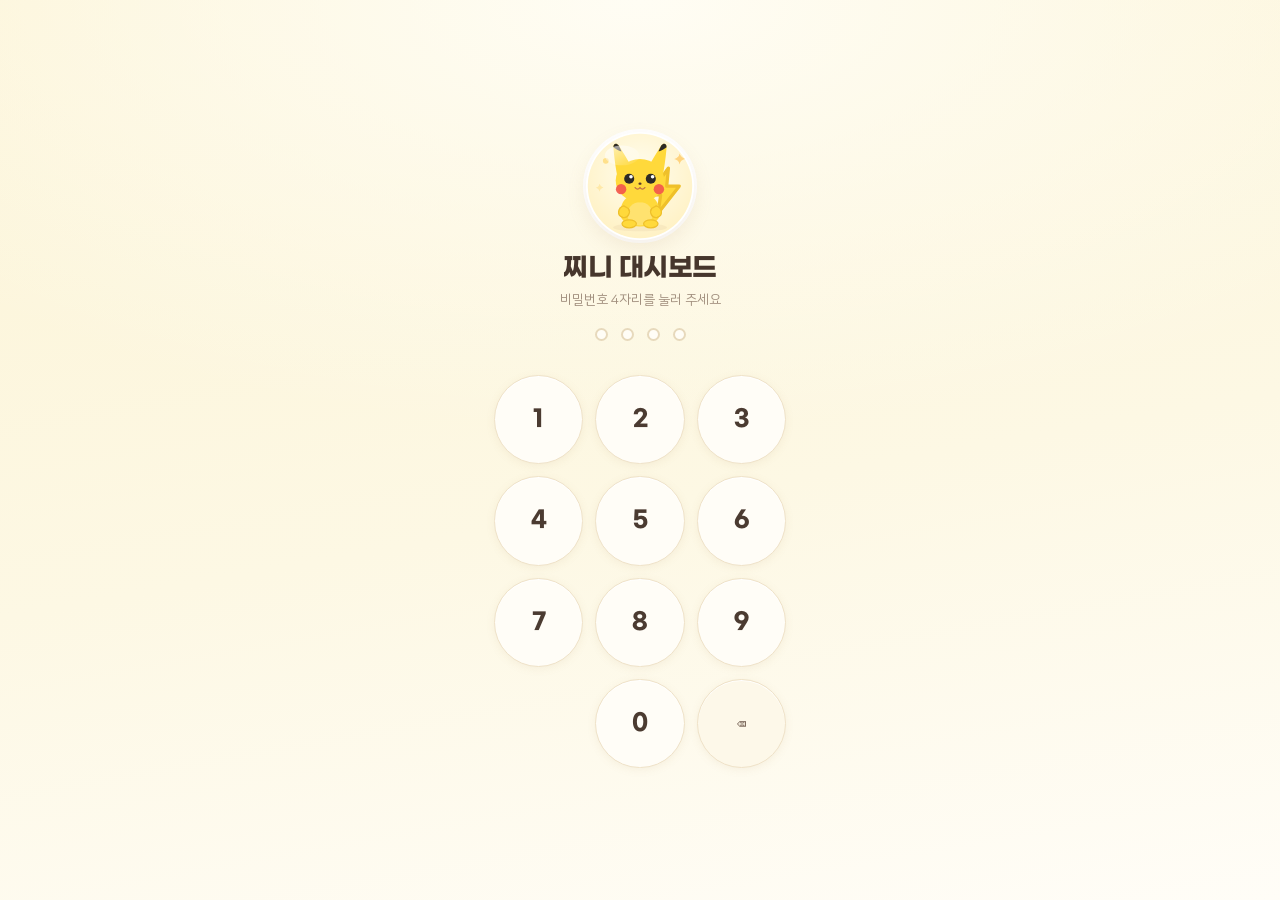
==== index.html @ ec64e0af "준비 탭에 🛏️ 취침 준비 추가: 월·수·금 21:00 샤워·22:00 자기, 화·목 21:30·22:30, 남은 시간 표시와 날짜별 체크 (캐시 v23)" ====
<!DOCTYPE html>
<html lang="ko">
<head>
<meta charset="utf-8" />
<meta name="robots" content="noindex, nofollow" />
<script>try{if(localStorage.getItem('jjini.lock.v1')!=='ok'){document.documentElement.className+=' is-locked';}}catch(e){document.documentElement.className+=' is-locked';}</script>
<title>찌니 대시보드</title>
<meta name="viewport" content="width=device-width, initial-scale=1, viewport-fit=cover, maximum-scale=5" />
<meta name="theme-color" content="#FCF4D7" />
<meta name="description" content="찌니의 하루를 포근하게 기록하는 대시보드 — 등교·학원 준비, 할 일, 별, 도장판, 독서 기록" />
<meta name="apple-mobile-web-app-capable" content="yes" />
<meta name="mobile-web-app-capable" content="yes" />
<meta name="apple-mobile-web-app-status-bar-style" content="default" />
<meta name="apple-mobile-web-app-title" content="찌니 대시보드" />
<meta name="format-detection" content="telephone=no" />
<link rel="manifest" href="manifest.json" />
<link rel="icon" href="icons/favicon.svg" type="image/svg+xml" />
<link rel="apple-touch-icon" href="icons/apple-touch-icon.png" />
<link rel="stylesheet" href="styles.css" />
</head>
<body>

<!-- ================= 잠금 화면 ================= -->
<div class="lock" id="lock">
  <div class="lock-inner">
    <div class="lock-avatar" id="lock-avatar" aria-hidden="true"></div>
    <h1 class="lock-title">찌니 대시보드</h1>
    <p class="lock-sub">비밀번호 4자리를 눌러 주세요</p>
    <div class="lock-dots" id="lock-dots" aria-hidden="true"><i></i><i></i><i></i><i></i></div>
    <p class="lock-msg" id="lock-msg" role="status" aria-live="polite"></p>
    <div class="lock-pad" id="lock-pad">
      <button class="lock-key" type="button" data-key="1" aria-label="1">1</button>
      <button class="lock-key" type="button" data-key="2" aria-label="2">2</button>
      <button class="lock-key" type="button" data-key="3" aria-label="3">3</button>
      <button class="lock-key" type="button" data-key="4" aria-label="4">4</button>
      <button class="lock-key" type="button" data-key="5" aria-label="5">5</button>
      <button class="lock-key" type="button" data-key="6" aria-label="6">6</button>
      <button class="lock-key" type="button" data-key="7" aria-label="7">7</button>
      <button class="lock-key" type="button" data-key="8" aria-label="8">8</button>
      <button class="lock-key" type="button" data-key="9" aria-label="9">9</button>
      <span class="lock-key is-blank" aria-hidden="true"></span>
      <button class="lock-key" type="button" data-key="0" aria-label="0">0</button>
      <button class="lock-key is-del" type="button" data-key="del" aria-label="한 자리 지우기">⌫</button>
    </div>
  </div>
</div>

<div class="app" id="app">

  <!-- ================= HEADER ================= -->
  <header class="app-header">
    <div class="brand-row">
      <span class="brand-mark" id="brand-mark" aria-hidden="true"></span>
      <h1 class="brand-title">찌니 대시보드</h1>
      <div class="header-actions">
        <button class="icon-pill" data-action="open-settings" id="btn-settings" aria-label="설정 열기" title="설정">
          <svg viewBox="0 0 24 24" width="21" height="21" aria-hidden="true">
            <path d="M12 15.2a3.2 3.2 0 1 0 0-6.4 3.2 3.2 0 0 0 0 6.4Z" fill="none" stroke="currentColor" stroke-width="1.7"/>
            <path d="M19.1 13.9c.06-.62.06-1.18 0-1.8l1.42-1.1-1.5-2.6-1.68.62c-.5-.36-1.06-.66-1.66-.86L15.4 6.4h-3l-.28 1.76c-.6.2-1.16.5-1.66.86l-1.68-.62-1.5 2.6 1.42 1.1c-.06.62-.06 1.18 0 1.8l-1.42 1.1 1.5 2.6 1.68-.62c.5.36 1.06.66 1.66.86l.28 1.76h3l.28-1.76c.6-.2 1.16-.5 1.66-.86l1.68.62 1.5-2.6-1.42-1.1Z" fill="none" stroke="currentColor" stroke-width="1.5" stroke-linejoin="round"/>
          </svg>
        </button>
        <button class="icon-pill" data-action="share" id="btn-share" aria-label="가족에게 공유하기" title="공유">
          <svg viewBox="0 0 24 24" width="20" height="20" aria-hidden="true">
            <path d="M8 15.5 16.5 7m0 0H10m6.5 0v6.5" fill="none" stroke="currentColor" stroke-width="1.9" stroke-linecap="round" stroke-linejoin="round"/>
          </svg>
        </button>
      </div>
    </div>
    <div class="header-sub">
      <div class="header-date-wrap">
        <p class="header-date" id="header-date">11월 15일 일요일</p>
        <p class="header-line">찌니의 포근한 하루</p>
      </div>
      <span class="pill pill-glow">✨ 오늘도 함께 기록해요</span>
    </div>
  </header>

  <!-- ================= PAGE 1 · 오늘 ================= -->
  <div class="page" id="page-today" data-page="today">

    <!-- 태블릿(2열)에서 왼쪽 열: 날씨 + 찌니 카드 -->
    <div class="page-col">

    <!-- ================= WEATHER ================= -->
    <section class="weather-card" id="weather-card" data-vibe="sky" aria-label="오늘 날씨와 미세먼지">
      <div class="weather-main">
        <span class="weather-icon" id="wx-icon" aria-hidden="true">🌤️</span>
        <div class="weather-place">
          <span class="wx-city" id="wx-city">동탄2신도시</span>
          <span class="wx-temp" id="wx-temp">–°</span>
          <span class="wx-cond" id="wx-cond">불러오는 중</span>
        </div>
        <span class="wx-range" id="wx-range">최저 –° · 최고 –°</span>
      </div>
      <div class="weather-foot">
        <span class="badge badge-air" id="wx-pm10">미세먼지 –</span>
        <span class="badge badge-air" id="wx-pm25">초미세먼지 –</span>
        <span class="pill pill-tip" id="wx-tip">🌿 오늘 공기 확인 중</span>
      </div>
    </section>

    <!-- ================= 찌니 카드 ================= -->
    <section class="card family-section" data-vibe="peachmint" aria-label="찌니">
      <div class="member-list" id="member-list"><!-- rendered --></div>
    </section>

    </div><!-- /page-col 왼쪽 -->

    <!-- 태블릿(2열)에서 오른쪽 열: 오늘 일정 + 오늘 엄마 강의 -->
    <div class="page-col">

    <!-- ================= TODAY'S SCHOOL & ACADEMY ================= -->
    <section class="card schedule-section" id="schedule-section" data-vibe="lav" aria-label="오늘의 학교·학원 일정">
      <header class="section-head">
        <div class="section-title-wrap">
          <h2 class="section-title">🏫 오늘의 학교·학원 일정</h2>
          <p class="section-sub" id="schedule-sub">오늘 찌니의 하루 시간표예요</p>
        </div>
        <span class="pill pill-day" id="schedule-day">일요일</span>
      </header>
      <div class="schedule-body" id="schedule-body"><!-- rendered --></div>
      <button class="btn btn-light btn-wide" data-action="open-timetable" id="btn-timetable">🗓️ 주간 시간표 보기</button>
    </section>

    <!-- ================= 오늘 엄마 강의 (오늘 것만) ================= -->
    <section class="card lecture-mini-section" id="lecture-mini-section" data-vibe="rose" aria-label="오늘 엄마 강의">
      <header class="section-head">
        <div class="section-title-wrap">
          <h2 class="section-title">🎤 오늘 엄마 강의</h2>
          <p class="section-sub" id="lecture-mini-sub">오늘 일정만 모아 봐요</p>
        </div>
        <button class="btn btn-ghost" data-action="switch-tab" data-tab="lecture" id="btn-lecture-more">이번 주 일정 →</button>
      </header>
      <div class="lecture-mini" id="lecture-mini"><!-- rendered --></div>
    </section>

    </div><!-- /page-col 오른쪽 -->

  </div><!-- /page-today -->

  <!-- ================= PAGE 2 · 준비 ================= -->
  <div class="page" id="page-prep" data-page="prep" hidden>

    <!-- ================= 등교·학원 준비 ================= -->
    <section class="card prep-section" id="prep-section" data-vibe="sky" aria-label="등교·학원·취침 준비">
      <header class="section-head">
        <div class="section-title-wrap">
          <h2 class="section-title">🎒 오늘 준비</h2>
          <p class="section-sub" id="prep-sub">오늘 준비물과 취침 시간을 확인해요</p>
        </div>
        <span class="pill pill-day" id="prep-day">월요일</span>
      </header>
      <div class="prep-body" id="prep-body"><!-- rendered --></div>
    </section>

  </div><!-- /page-prep -->

  <!-- ================= PAGE 3 · 할일 ================= -->
  <div class="page" id="page-todo" data-page="todo" hidden>

    <!-- 태블릿(2열)에서 왼쪽 열: 오늘 할 일 + 독서 기록 -->
    <div class="page-col">

    <!-- ================= TODAY'S TO-DO ================= -->
    <section class="card todo-section" id="todo-section" data-vibe="lemon" aria-label="오늘 할 일">
      <header class="section-head">
        <div class="section-title-wrap">
          <h2 class="section-title">✅ 오늘 할 일</h2>
          <p class="section-sub" id="todo-sub">오늘 할 일을 하나씩 체크해요</p>
        </div>
        <button class="btn btn-ghost" data-action="add-task" id="btn-add-task">+ 할 일 추가</button>
      </header>
      <div class="todo-list" id="todo-list"><!-- rendered --></div>
    </section>

    <!-- ================= 독서 기록 (오늘 할 일 바로 아래) ================= -->
    <section class="card book-section" id="book-section" data-vibe="mint" aria-label="독서 기록">
      <header class="section-head">
        <div class="section-title-wrap">
          <h2 class="section-title">📚 독서 기록</h2>
          <p class="section-sub" id="book-sub">읽은 책과 짧은 감상평을 남겨요</p>
        </div>
        <button class="btn btn-ghost" data-action="add-book" id="btn-add-book">+ 기록 추가</button>
      </header>
      <div class="book-bonus" id="book-bonus">
        <span class="book-bonus-emoji" id="book-bonus-icons" aria-hidden="true"></span>
        <div class="book-bonus-info">
          <p class="book-bonus-title" id="book-bonus-title">오늘 기록 남기면 엔트리코딩 +10분 · 냥코 20분!</p>
          <p class="book-bonus-sub" id="book-bonus-sub">오늘 날짜로 책을 남기면 두 보상이 함께 열려요</p>
        </div>
      </div>
      <div class="book-list" id="book-list"><!-- rendered --></div>
    </section>

    </div><!-- /page-col 왼쪽 -->

    <!-- 태블릿(2열)에서 오른쪽 열: 보상 트래커 + 도장판 -->
    <div class="page-col">

    <!-- ================= 찌니 보상 트래커 ================= -->
    <section class="card reward-section" id="reward-section" data-vibe="coral" aria-label="찌니 보상 트래커">
      <header class="section-head">
        <div class="section-title-wrap">
          <h2 class="section-title">🎁 <span id="reward-name">찌니</span> 보상 트래커</h2>
          <p class="section-sub">문제집·재능을 끝내면 보상이 열려요</p>
        </div>
        <span class="pill pill-soft" id="reward-today">오늘</span>
      </header>
      <div class="reward-list" id="reward-list"><!-- rendered --></div>
      <p class="reward-book-note" id="reward-book-note"><!-- rendered --></p>
      <div class="reward-week" id="reward-week"><!-- rendered --></div>
      <p class="reward-note" id="reward-note">평일 문제집 5일 완주 → 주말 닌텐도 +30분</p>
    </section>

    <!-- ================= STAMP BOARD ================= -->
    <section class="card stamp-section" id="stamp-section" data-vibe="lav" aria-label="도장판">
      <header class="section-head">
        <div class="section-title-wrap">
          <h2 class="section-title">🐹 <span id="stamp-title">찌니</span> 도장판</h2>
        </div>
        <span class="badge badge-fire" id="stamp-streak">🔥 0일 연속</span>
      </header>
      <div class="stamp-tabs" id="stamp-tabs" role="tablist" aria-label="도장판 아이 선택"></div>
      <p class="section-sub stamp-desc" id="stamp-desc">찌니가 그날 공부나 루틴을 하나라도 마치면 도장이 찍혀요</p>
      <div class="stamp-week" id="stamp-week"><!-- rendered --></div>
      <div class="stamp-foot">
        <span class="pill pill-soft" id="stamp-summary">이번 달 도장 0개</span>
        <button class="btn btn-light" data-action="open-calendar" id="btn-calendar">🗓️ 도장판 달력 보기</button>
      </div>
    </section>

    </div><!-- /page-col 오른쪽 -->

  </div><!-- /page-todo -->

  <!-- ================= PAGE 4 · 강의 ================= -->
  <div class="page" id="page-lecture" data-page="lecture" hidden>

    <!-- ================= 엄마 강의 일정 (이번 주 + 다가오는) ================= -->
    <section class="card lecture-section" id="lecture-section" data-vibe="lavpeach" aria-label="엄마 강의 일정">
      <header class="section-head">
        <div class="section-title-wrap">
          <h2 class="section-title">🎤 엄마 강의 일정</h2>
          <p class="section-sub" id="lecture-sub">이번 주와 다가오는 강의를 모아 봐요</p>
        </div>
        <button class="btn btn-ghost" data-action="add-lecture" id="btn-add-lecture">+ 일정 추가</button>
      </header>
      <div class="lecture-today" id="lecture-today"><!-- rendered --></div>
      <div class="lecture-week" id="lecture-week"><!-- rendered --></div>
      <div class="lecture-upcoming" id="lecture-upcoming"><!-- rendered --></div>
    </section>

  </div><!-- /page-lecture -->

  <footer class="app-footer">
    <p>찌니 대시보드 · 기록은 이 기기에 저장돼요</p>
    <p class="app-footer-small">홈 화면에 추가하면 앱처럼 열려요 · v1.1</p>
  </footer>
</div>

<!-- ================= 하단 탭 바 ================= -->
<nav class="tabbar" id="tabbar" aria-label="페이지 이동">
  <button class="tabbar-btn is-active" type="button" data-action="switch-tab" data-tab="today" aria-current="page">
    <span class="tabbar-icon" aria-hidden="true">🏠</span><span class="tabbar-label">오늘</span>
  </button>
  <button class="tabbar-btn" type="button" data-action="switch-tab" data-tab="prep">
    <span class="tabbar-icon" aria-hidden="true">🎒</span><span class="tabbar-label">준비</span>
  </button>
  <button class="tabbar-btn" type="button" data-action="switch-tab" data-tab="todo">
    <span class="tabbar-icon" aria-hidden="true">✅</span><span class="tabbar-label">할일</span>
  </button>
  <button class="tabbar-btn" type="button" data-action="switch-tab" data-tab="lecture">
    <span class="tabbar-icon" aria-hidden="true">🎤</span><span class="tabbar-label">강의</span>
  </button>
</nav>

<!-- ================= SHEETS ================= -->
<div class="sheet-backdrop" id="sheet-backdrop" hidden>

  <!-- 설정 -->
  <section class="sheet" id="sheet-settings" role="dialog" aria-modal="true" aria-labelledby="settings-title" hidden>
    <header class="sheet-head">
      <h2 id="settings-title">⚙️ 설정</h2>
      <button class="sheet-close" data-close aria-label="닫기">✕</button>
    </header>
    <div class="sheet-body">
      <div class="field-group">
        <h3 class="field-title">우리 동네 (날씨)</h3>
        <p class="field-hint">날씨와 미세먼지를 알려줄 동네를 골라주세요</p>
        <div class="city-current">
          <span>지금 설정</span><strong id="city-current">동탄2신도시</strong>
        </div>
        <div class="chip-wrap" id="city-presets"></div>
        <div class="search-row">
          <input type="search" id="city-search" placeholder="다른 동네 검색 (예: 일산, 해운대)" autocomplete="off" />
          <button class="btn btn-light btn-compact" id="btn-city-search">검색</button>
        </div>
        <div class="search-results" id="city-results"></div>
      </div>

      <div class="field-group">
        <h3 class="field-title">찌니 이름</h3>
        <p class="field-hint">이름과 한 줄 소개를 바꿀 수 있어요</p>
        <div class="member-edit-list" id="member-edit-list"></div>
      </div>

      <div class="field-group">
        <h3 class="field-title">홈 화면에 추가</h3>
        <p class="field-hint">
          아이폰 사파리: 공유 → <b>홈 화면에 추가</b><br />
          안드로이드 크롬: 우측 상단 ⋮ → <b>앱 설치 / 홈 화면에 추가</b>
        </p>
      </div>

      <div class="field-group">
        <h3 class="field-title">잠금</h3>
        <p class="field-hint">지금 잠그면 다음에 열 때 비밀번호를 물어봐요</p>
        <button class="btn btn-light btn-wide" data-action="lock-now" id="btn-lock">🔒 지금 잠그기</button>
      </div>

      <div class="field-group field-danger">
        <h3 class="field-title">기록 지우기</h3>
        <p class="field-hint">할 일, 별, 도장, 준비 체크, 독서 기록이 모두 사라지고 강의 일정은 처음 기본 일정으로 들어가요. 되돌릴 수 없어요.</p>
        <button class="btn btn-danger btn-wide" data-action="reset" id="btn-reset">모든 기록 지우기</button>
      </div>
    </div>
    <footer class="sheet-foot">
      <button class="btn btn-primary btn-wide" data-close>확인</button>
    </footer>
  </section>

  <!-- 도장판 달력 -->
  <section class="sheet" id="sheet-calendar" role="dialog" aria-modal="true" aria-labelledby="calendar-title" hidden>
    <header class="sheet-head">
      <h2 id="calendar-title">🗓️ <span id="calendar-kid">찌니</span> 도장판 달력</h2>
      <button class="sheet-close" data-close aria-label="닫기">✕</button>
    </header>
    <div class="sheet-body">
      <div class="calendar-nav">
        <button class="icon-round" data-action="cal-prev" id="cal-prev" aria-label="이전 달">
          <svg viewBox="0 0 24 24" width="16" height="16" aria-hidden="true"><path d="M14.5 5.5 8 12l6.5 6.5" fill="none" stroke="currentColor" stroke-width="2.2" stroke-linecap="round" stroke-linejoin="round"/></svg>
        </button>
        <strong id="cal-month">2026년 11월</strong>
        <button class="icon-round" data-action="cal-next" id="cal-next" aria-label="다음 달">
          <svg viewBox="0 0 24 24" width="16" height="16" aria-hidden="true"><path d="M9.5 5.5 16 12l-6.5 6.5" fill="none" stroke="currentColor" stroke-width="2.2" stroke-linecap="round" stroke-linejoin="round"/></svg>
        </button>
      </div>
      <div class="calendar-grid-head" id="cal-head"></div>
      <div class="calendar-grid" id="cal-grid"></div>
      <p class="calendar-legend" id="cal-summary">이번 달 도장 0개</p>
      <p class="field-hint">도장을 찍고 싶은 날을 눌러도 돼요. 오늘 이후는 아직 비어 있어요.</p>
    </div>
  </section>

  <!-- 주간 시간표 -->
  <section class="sheet" id="sheet-timetable" role="dialog" aria-modal="true" aria-labelledby="timetable-title" hidden>
    <header class="sheet-head">
      <h2 id="timetable-title">🗓️ 주간 시간표</h2>
      <button class="sheet-close" data-close aria-label="닫기">✕</button>
    </header>
    <div class="sheet-body">
      <div class="stamp-tabs" id="timetable-tabs" role="tablist" aria-label="아이 선택"></div>
      <p class="field-hint" id="timetable-hint">2학기 · 평일 시간표</p>
      <div class="timetable" id="timetable-body"></div>
      <p class="timetable-note">방과후 일정은 학원·방과후 시간이에요. 바뀌면 <b>js/schedule.js</b>에서 고칠 수 있어요.</p>
    </div>
  </section>

  <!-- 할 일 추가 / 고치기 -->
  <section class="sheet" id="sheet-task" role="dialog" aria-modal="true" aria-labelledby="task-title" hidden>
    <header class="sheet-head">
      <h2 id="task-title">+ 할 일 추가</h2>
      <button class="sheet-close" data-close aria-label="닫기">✕</button>
    </header>
    <div class="sheet-body">
      <div class="field-group">
        <h3 class="field-title">누구의 할 일인가요?</h3>
        <div class="chip-wrap" id="task-member-chips"></div>
      </div>
      <div class="field-group">
        <h3 class="field-title">할 일 내용</h3>
        <input type="text" id="task-text" maxlength="40" placeholder="예) 책 30분 읽기" autocomplete="off" />
      </div>
      <div class="field-group">
        <h3 class="field-title">반복</h3>
        <p class="field-hint">평일을 고르면 토·일요일에는 자동으로 쉬어요</p>
        <div class="chip-wrap" id="task-repeat-chips">
          <button class="chip chip-choice" data-action="task-repeat" data-repeat="once" aria-pressed="true">오늘만</button>
          <button class="chip chip-choice" data-action="task-repeat" data-repeat="daily" aria-pressed="false">매일</button>
          <button class="chip chip-choice" data-action="task-repeat" data-repeat="weekday" aria-pressed="false">평일 (월~금)</button>
        </div>
      </div>
    </div>
    <footer class="sheet-foot">
      <button class="btn btn-ghost btn-wide" data-action="task-delete" id="task-delete" hidden>지우기</button>
      <button class="btn btn-primary btn-wide" data-action="task-save" id="task-save">저장</button>
    </footer>
  </section>

  <!-- 별 조정 -->
  <section class="sheet" id="sheet-star" role="dialog" aria-modal="true" aria-labelledby="star-title" hidden>
    <header class="sheet-head">
      <h2 id="star-title">⭐️ 별 저금통</h2>
      <button class="sheet-close" data-close aria-label="닫기">✕</button>
    </header>
    <div class="sheet-body">
      <div class="star-hero">
        <div class="star-hero-avatar" id="star-avatar"></div>
        <div>
          <p class="star-hero-name" id="star-name">찌니</p>
          <p class="star-hero-count"><span>⭐️</span> <b id="star-count">0</b>개</p>
        </div>
      </div>
      <p class="field-hint center">할 일을 하나 끝내면 별 1개가 쌓여요.<br />칭찬 별은 여기서 직접 더하거나 줄일 수 있어요.</p>
      <div class="star-actions">
        <button class="btn btn-mint" data-action="star-plus" id="star-plus">⭐️ 별 하나 더</button>
        <button class="btn btn-light" data-action="star-minus" id="star-minus">➖ 별 하나 줄이기</button>
      </div>
    </div>
  </section>
  <!-- 강의 일정 추가 / 고치기 -->
  <section class="sheet" id="sheet-lecture" role="dialog" aria-modal="true" aria-labelledby="lecture-sheet-title" hidden>
    <header class="sheet-head">
      <h2 id="lecture-sheet-title">🎤 강의 일정</h2>
      <button class="sheet-close" data-close aria-label="닫기">✕</button>
    </header>
    <div class="sheet-body">
      <div class="field-group">
        <h3 class="field-title">날짜</h3>
        <input type="date" id="lecture-date" />
      </div>
      <div class="field-group">
        <h3 class="field-title">시간</h3>
        <p class="field-hint">예: 09:50 또는 10:00~12:00 (모르면 비워 두세요)</p>
        <input type="text" id="lecture-time" maxlength="20" placeholder="09:50" autocomplete="off" />
      </div>
      <div class="field-group">
        <h3 class="field-title">일정 이름</h3>
        <input type="text" id="lecture-name" maxlength="40" placeholder="예: 화성남양초" autocomplete="off" />
      </div>
      <div class="field-group">
        <h3 class="field-title">메모 (선택)</h3>
        <p class="field-hint">비대면·서부·북부처럼 덧붙일 말이 있으면 적어 주세요</p>
        <input type="text" id="lecture-note" maxlength="20" placeholder="예: 비대면 / 서부" autocomplete="off" />
      </div>
    </div>
    <footer class="sheet-foot">
      <button class="btn btn-ghost btn-wide" data-action="lecture-delete" id="lecture-delete" hidden>지우기</button>
      <button class="btn btn-primary btn-wide" data-action="lecture-save" id="lecture-save">저장</button>
    </footer>
  </section>

  <!-- 독서 기록 추가 / 고치기 -->
  <section class="sheet" id="sheet-book" role="dialog" aria-modal="true" aria-labelledby="book-sheet-title" hidden>
    <header class="sheet-head">
      <h2 id="book-sheet-title">📚 독서 기록</h2>
      <button class="sheet-close" data-close aria-label="닫기">✕</button>
    </header>
    <div class="sheet-body">
      <div class="field-group">
        <h3 class="field-title">읽은 날</h3>
        <input type="date" id="book-date" />
      </div>
      <div class="field-group">
        <h3 class="field-title">책 제목</h3>
        <input type="text" id="book-title" maxlength="60" placeholder="예: 긴긴밤" autocomplete="off" />
      </div>
      <div class="field-group">
        <h3 class="field-title">감상평</h3>
        <p class="field-hint">한두 줄이면 충분해요 (최대 400자)</p>
        <textarea id="book-review" rows="4" maxlength="400" placeholder="어떤 점이 좋았는지 적어 보세요"></textarea>
      </div>
    </div>
    <footer class="sheet-foot">
      <button class="btn btn-ghost btn-wide" data-action="book-delete" id="book-delete" hidden>지우기</button>
      <button class="btn btn-primary btn-wide" data-action="book-save" id="book-save">저장</button>
    </footer>
  </section>
</div>

<div class="toast" id="toast" role="status" aria-live="polite" hidden></div>
<div class="confetti-layer" id="confetti" aria-hidden="true"></div>

<noscript>
  <style>.app{display:none}</style>
  <p style="padding:24px;font-family:sans-serif">이 기록장은 자바스크립트가 필요해요. 브라우저 설정에서 자바스크립트를 켜주세요.</p>
</noscript>

<script src="js/characters.js"></script>
<script src="js/schedule.js"></script>
<script src="js/prep.js"></script>
<script src="js/lectures.js"></script>
<script src="js/books.js"></script>
<script src="js/store.js"></script>
<script src="js/lock.js"></script>
<script src="js/weather.js"></script>
<script src="js/app.js"></script>
</body>
</html>
---- styles.css ----
/* =====================================================================
   우리 가족 기록장 — 스타일
   따뜻한 크림빛 배경 + 둥근 파스텔 카드. 모바일 우선(390px 기준).
   ===================================================================== */

@font-face {
  font-family: 'NanumSquareRound';
  src: url('assets/fonts/NanumSquareRound.woff2') format('woff2');
  font-weight: 400;
  font-display: swap;
}
@font-face {
  font-family: 'NanumSquareRound';
  src: url('assets/fonts/NanumSquareRoundB.woff') format('woff');
  font-weight: 700;
  font-display: swap;
}
@font-face {
  font-family: 'NanumSquareRound';
  src: url('assets/fonts/NanumSquareRoundEB.woff') format('woff');
  font-weight: 800;
  font-display: swap;
}
@font-face {
  font-family: 'GmarketSans';
  src: url('assets/fonts/GmarketSansBold.woff') format('woff');
  font-weight: 700;
  font-display: swap;
}

:root {
  --cream: #FCF4D6;
  --cream-2: #FDF8E4;
  --card: #FFFDF6;
  --ink: #4B3B31;
  --ink-2: #7E6B5D;
  --ink-3: #A2907F;
  --line: #EFE2C8;
  --pink: #E98DA0;
  --pink-soft: #FBE3E7;
  --gold: #F5C044;
  --gold-deep: #DCA02F;
  --green: #4CB56C;
  --green-soft: #E6F7EA;
  --blue: #6E9BD1;
  --blue-soft: #EAF3FC;
  --mint: #7BC47F;
  --orange: #EBA96A;
  --danger: #D9705F;

  --r-xl: 28px;
  --r-lg: 22px;
  --r-md: 16px;
  --r-sm: 12px;

  --shadow-sm: 0 2px 8px rgba(176, 145, 100, .10);
  --shadow-md: 0 8px 20px rgba(176, 145, 100, .14);
  --shadow-lg: 0 16px 44px rgba(150, 120, 80, .20);

  --font-body: 'NanumSquareRound', 'Apple SD Gothic Neo', 'Malgun Gothic', -apple-system, system-ui, sans-serif;
  --font-display: 'GmarketSans', 'NanumSquareRound', 'Apple SD Gothic Neo', 'Malgun Gothic', sans-serif;
}

* { box-sizing: border-box; -webkit-tap-highlight-color: transparent; }

[hidden] { display: none !important; }

html { -webkit-text-size-adjust: 100%; }

body {
  margin: 0;
  min-height: 100dvh;
  color: var(--ink);
  font-family: var(--font-body);
  font-size: 15px;
  line-height: 1.45;
  background:
    radial-gradient(1000px 520px at 50% -8%, #FFFDF1 0%, rgba(255, 253, 241, 0) 62%),
    linear-gradient(178deg, #FDF6DB 0%, #FCF2CF 52%, #FBEFC7 100%);
  background-attachment: fixed;
  -webkit-font-smoothing: antialiased;
}

h1, h2, h3, p, ul, figure { margin: 0; }
ul { padding: 0; list-style: none; }
button { font: inherit; color: inherit; }
input { font: inherit; color: inherit; }

.app {
  max-width: 430px;
  margin: 0 auto;
  padding: calc(16px + env(safe-area-inset-top)) 16px calc(104px + env(safe-area-inset-bottom));
}

/* ===================== 공통 조각 ===================== */
.card {
  background: var(--card);
  border: 1px solid rgba(228, 208, 172, .55);
  border-radius: var(--r-xl);
  box-shadow: var(--shadow-sm);
  margin-top: 14px;
  padding: 16px 14px 14px;
}

.section-head {
  display: flex;
  align-items: flex-start;
  justify-content: space-between;
  gap: 10px;
}

.section-head > .btn,
.section-head > .badge,
.section-head > .pill { flex: none; }

.section-title-wrap { min-width: 0; }

.section-title {
  font-family: var(--font-display);
  font-size: 18px;
  font-weight: 700;
  letter-spacing: -0.35px;
  color: #4A3A30;
  display: flex;
  align-items: center;
  gap: 4px;
}

.section-sub {
  margin-top: 3px;
  font-size: 12.5px;
  color: var(--ink-3);
  line-height: 1.4;
}

.pill {
  display: inline-flex;
  align-items: center;
  gap: 4px;
  padding: 6px 11px;
  border-radius: 999px;
  font-size: 12.5px;
  font-weight: 700;
  white-space: nowrap;
}

.pill-soft {
  background: #FFFDF7;
  border: 1px solid #F0E3CA;
  color: #8A7563;
  box-shadow: 0 1px 3px rgba(180, 150, 110, .10);
}

.pill-glow {
  background: rgba(255, 253, 246, .92);
  border: 1px solid #F4E8CF;
  color: #8A7563;
  box-shadow: 0 2px 8px rgba(180, 150, 110, .12);
  font-size: 12px;
}

.pill-day {
  background: #EAF3FC;
  color: #5C86B8;
  border: 1px solid #D8E8F7;
}

.badge {
  display: inline-flex;
  align-items: center;
  gap: 3px;
  padding: 5px 10px;
  border-radius: 999px;
  font-size: 12px;
  font-weight: 700;
  white-space: nowrap;
}

.btn {
  display: inline-flex;
  align-items: center;
  justify-content: center;
  gap: 6px;
  border: 1px solid transparent;
  border-radius: var(--r-md);
  padding: 11px 15px;
  font-family: var(--font-body);
  font-size: 14px;
  font-weight: 700;
  color: #5A4638;
  background: #FFFDF7;
  cursor: pointer;
  transition: transform .12s ease, box-shadow .12s ease, background .12s ease;
}

.btn:active { transform: translateY(1px) scale(.99); }

.btn-wide { width: 100%; }

.btn-light {
  background: #FFFDF9;
  border-color: #F0E3CA;
  box-shadow: 0 2px 6px rgba(180, 150, 110, .10);
}

.btn-ghost {
  background: transparent;
  border-color: #E6D8BC;
  color: #8A7563;
  font-size: 13px;
  padding: 9px 12px;
  border-radius: 999px;
}

.btn-primary {
  background: linear-gradient(180deg, #F8D08A, #F0B968);
  color: #6B4A21;
  box-shadow: 0 4px 12px rgba(220, 165, 90, .30);
}

.btn-mint {
  background: linear-gradient(180deg, #D8F1DA, #BCE6C4);
  color: #2F6D45;
  border-color: #A9DDB4;
}

.btn-danger {
  background: #FBEBE7;
  border-color: #F2D3CA;
  color: #B7594A;
}

.btn-compact { padding: 10px 14px; font-size: 13px; }

.icon-pill {
  width: 42px;
  height: 38px;
  display: grid;
  place-items: center;
  border-radius: 999px;
  background: #FFFDF7;
  border: 1px solid #F1E4CB;
  color: #8A7563;
  box-shadow: 0 2px 6px rgba(180, 150, 110, .12);
  cursor: pointer;
}
.icon-pill:active { transform: scale(.96); }

.icon-round {
  width: 34px;
  height: 34px;
  border-radius: 50%;
  border: 1px solid #EEE0C6;
  background: #FFFDF7;
  font-size: 18px;
  line-height: 1;
  color: #8A7563;
  cursor: pointer;
  display: grid;
  place-items: center;
}

/* ===================== 헤더 ===================== */
.app-header { padding: 2px 2px 0; }

.brand-row {
  display: flex;
  align-items: center;
  gap: 9px;
}

.brand-mark { width: 36px; height: 36px; flex: none; }
.brand-mark svg { width: 100%; height: 100%; display: block; }

.brand-title {
  flex: 1;
  font-family: var(--font-display);
  font-size: 27px;
  line-height: 1.1;
  letter-spacing: -0.8px;
  background: linear-gradient(96deg, #CE9350 0%, #E0A05F 42%, #EA97AB 100%);
  -webkit-background-clip: text;
  background-clip: text;
  color: transparent;
  filter: drop-shadow(0 1px 0 rgba(255, 255, 255, .55));
}

.header-actions { display: flex; gap: 7px; flex: none; }

.header-sub {
  display: flex;
  align-items: flex-end;
  justify-content: space-between;
  gap: 8px;
  margin-top: 9px;
  flex-wrap: wrap;
}

.header-date {
  font-size: 15.5px;
  font-weight: 700;
  color: #8B7361;
  letter-spacing: -0.2px;
}

.header-line {
  margin-top: 1px;
  font-size: 13px;
  color: #A89583;
}

/* ===================== 날씨 ===================== */
.weather-card {
  margin-top: 13px;
  padding: 13px 14px 11px;
  border-radius: 24px;
  border: 1.6px solid #DBEAF7;
  background:
    radial-gradient(120% 140% at 92% 0%, #FFF6DC 0%, rgba(255, 246, 220, 0) 55%),
    linear-gradient(115deg, #FDFEFF 0%, #F6FAFF 58%, #F1F8FD 100%);
  box-shadow: 0 8px 18px rgba(150, 180, 210, .13), inset 0 1px 0 #fff;
}

.weather-main {
  display: flex;
  align-items: center;
  gap: 7px;
  flex-wrap: wrap;
}

.weather-icon {
  font-size: 25px;
  line-height: 1;
  filter: drop-shadow(0 2px 3px rgba(235, 185, 85, .35));
}

.weather-place { display: flex; align-items: baseline; gap: 5px; }

.wx-city { font-size: 15.5px; font-weight: 700; color: #55677A; }

.wx-temp {
  font-family: var(--font-display);
  font-size: 25px;
  line-height: 1;
  color: #3D6188;
  letter-spacing: -1px;
}

.wx-cond { font-size: 13.5px; color: #6E8399; font-weight: 700; }

.wx-range { font-size: 12px; color: #93A5B6; }

.weather-foot {
  display: flex;
  align-items: center;
  gap: 6px;
  margin-top: 9px;
  flex-wrap: wrap;
}

.badge-air {
  background: #EFF4F8;
  color: #77899A;
  border: 1px solid #E3ECF3;
  font-size: 11.5px;
}

.badge-air.level-0 { background: #E4F6EA; color: #3B8B59; border-color: #CFEDD8; }
.badge-air.level-1 { background: #F3F6E8; color: #79894B; border-color: #E7EDD4; }
.badge-air.level-2 { background: #FDEBDA; color: #C06A3F; border-color: #F8DBC3; }
.badge-air.level-3 { background: #FBE1E0; color: #B8503F; border-color: #F6CFCC; }

.pill-tip {
  background: #FFFDF7;
  border: 1px solid #F0E4CC;
  color: #7A6656;
  font-size: 12px;
  box-shadow: 0 2px 6px rgba(180, 150, 110, .12);
  margin-left: auto;
}

/* ===================== 오늘의 학교·학원 일정 ===================== */
.schedule-section {
  background:
    radial-gradient(120% 100% at 100% 0%, #FFFDF0 0%, rgba(255, 253, 240, 0) 60%),
    linear-gradient(165deg, #EAF4FC 0%, #F4FAFE 55%, #FBFDFF 100%);
  border-color: #D6E8F5;
}

.schedule-body { margin-top: 4px; }

.schedule-row {
  display: flex;
  flex-direction: column;
  gap: 7px;
  padding: 11px 0;
  border-bottom: 1px dashed #D9E6F1;
}
.schedule-row:last-child { border-bottom: none; padding-bottom: 2px; }

.schedule-kid {
  display: flex;
  align-items: center;
  gap: 8px;
}

.schedule-avatar {
  width: 38px;
  height: 38px;
  border-radius: 50%;
  overflow: hidden;
  background: #fff;
  flex: none;
  box-shadow: 0 2px 6px rgba(150, 175, 200, .25), 0 0 0 2px #fff;
}
.schedule-avatar svg { display: block; width: 100%; height: 100%; }

.schedule-name {
  font-family: var(--font-display);
  font-size: 14px;
  font-weight: 700;
  color: #42576D;
  line-height: 1.2;
}

.schedule-status {
  font-size: 10.5px;
  font-weight: 700;
  color: #7E95AA;
  line-height: 1.25;
  letter-spacing: -0.2px;
  margin-left: auto;
  text-align: right;
  background: rgba(255, 255, 255, .85);
  border: 1px solid #E1ECF6;
  border-radius: 999px;
  padding: 3px 8px;
  white-space: nowrap;
}

.schedule-status .now-dot {
  display: inline-block;
  width: 5px;
  height: 5px;
  border-radius: 50%;
  background: #E97B8E;
  margin-right: 3px;
  vertical-align: middle;
  animation: pulseDot 1.8s infinite;
}
.schedule-status.is-now {
  color: #D9717F;
  background: #FFF6F8;
  border-color: #F8D9E0;
}

.schedule-items {
  display: flex;
  flex-wrap: wrap;
  gap: 5px;
  flex: 1;
  min-width: 0;
}

.chip-subject {
  display: inline-flex;
  align-items: center;
  gap: 3px;
  padding: 5px 9px;
  border-radius: 10px;
  font-size: 11.5px;
  font-weight: 700;
  border: 1px solid transparent;
  white-space: nowrap;
  line-height: 1.2;
}

.chip-subject b { font-family: var(--font-display); font-weight: 700; letter-spacing: -0.2px; }

.chip-subject.tone-blue { background: #E6F0FC; color: #42719E; border-color: #D3E4F7; }
.chip-subject.tone-violet { background: #EEE9FB; color: #6D5AA3; border-color: #DDD4F5; }
.chip-subject.tone-pink { background: #FCE7EC; color: #B9607A; border-color: #F7D5DE; }
.chip-subject.tone-amber { background: #FDF1D6; color: #A47B2C; border-color: #F7E4BB; }
.chip-subject.tone-mint { background: #E4F5E8; color: #3F8358; border-color: #D0EBD7; }
.chip-subject.tone-orange { background: #FDEBDD; color: #B06C3A; border-color: #F7DCC6; }

.chip-subject.is-now {
  box-shadow: 0 0 0 2px rgba(233, 123, 142, .25);
  animation: breathe 2.4s ease-in-out infinite;
}

.chip-school {
  background: #FFFDF7;
  border-color: #E7E0CE;
  color: #7B6A59;
  font-weight: 700;
}

.schedule-free {
  margin-top: 8px;
  padding: 14px 12px;
  border-radius: 18px;
  background: linear-gradient(120deg, #FFFBF0, #F5FBF2);
  border: 1px dashed #E3DCC4;
  text-align: center;
}

.schedule-free .free-emoji { font-size: 30px; }

.schedule-free .free-title {
  font-family: var(--font-display);
  font-size: 15.5px;
  color: #6B5A46;
  margin-top: 4px;
}

.schedule-free .free-sub {
  font-size: 12.5px;
  color: #A08C78;
  margin-top: 3px;
}

.schedule-section > .btn { margin-top: 10px; }

/* ===================== 가족 카드 ===================== */
.family-section {
  background:
    radial-gradient(110% 90% at 100% 0%, #FFFDF2 0%, rgba(255, 253, 242, 0) 55%),
    linear-gradient(160deg, #E9F7E2 0%, #F5FBEC 60%, #FBFDF5 100%);
  border-color: #D8EDD0;
  padding: 12px 10px;
}

.member-list { display: flex; flex-direction: column; gap: 9px; }

.member-card {
  display: flex;
  align-items: center;
  gap: 12px;
  padding: 10px 12px;
  border-radius: 20px;
  background: #FFFEFA;
  border: 1px solid #F0EADB;
  box-shadow: 0 2px 8px rgba(170, 150, 110, .10), inset 0 1px 0 #fff;
}

.member-avatar {
  width: 62px;
  height: 62px;
  flex: none;
  border-radius: 50%;
  background: #fff;
  box-shadow: 0 3px 9px rgba(170, 150, 110, .18), 0 0 0 2.5px #fff;
  overflow: hidden;
}
.member-avatar svg { display: block; width: 100%; height: 100%; }

.member-info { flex: 1; min-width: 0; }

.member-name {
  font-family: var(--font-display);
  font-size: 21px;
  letter-spacing: -0.5px;
  color: #46362C;
  line-height: 1.15;
}

.member-sub {
  font-size: 12px;
  color: #A08C7A;
  margin-top: 1px;
}

.member-stars {
  flex: none;
  background: none;
  border: none;
  padding: 4px 2px 4px 6px;
  cursor: pointer;
  text-align: center;
  border-radius: 14px;
}
.member-stars:active { background: #FCF6E6; }

.star-big {
  display: flex;
  align-items: center;
  justify-content: center;
  gap: 3px;
}

.star-big .star-emoji {
  font-family: 'Apple Color Emoji', 'Segoe UI Emoji', 'Noto Color Emoji', var(--font-body);
  font-size: 21px;
  filter: drop-shadow(0 2px 2px rgba(225, 170, 50, .35));
}

.star-big b {
  font-family: var(--font-display);
  font-size: 22px;
  color: #4A3A30;
  letter-spacing: -0.5px;
}

.piggy {
  display: block;
  margin-top: 1px;
  font-size: 11px;
  font-weight: 700;
  color: #D97F93;
  letter-spacing: -0.2px;
}

/* ===================== 오늘 할 일 ===================== */
.todo-section {
  background:
    radial-gradient(110% 90% at 100% 0%, #FFFEF8 0%, rgba(255, 254, 248, 0) 55%),
    linear-gradient(165deg, #FDF6DF 0%, #FFFBEF 60%, #FFFDF7 100%);
  border-color: #EDDFBB;
  padding: 16px 12px 14px;
}

.todo-list { display: flex; flex-direction: column; gap: 11px; margin-top: 11px; }

.todo-card {
  border-radius: 22px;
  padding: 13px 12px 10px;
  background: #FFFDF7;
  border: 1.6px solid #F0E2BE;
  box-shadow: 0 2px 8px rgba(180, 155, 105, .08);
}

.todo-card[data-tint="pink"] { background: #FEF6F8; border-color: #F5DCE2; }
.todo-card[data-tint="mint"] { background: #F4FBF1; border-color: #DAEDD4; }
.todo-card[data-tint="lav"] { background: #F8F5FD; border-color: #E5DDF6; }
.todo-card[data-tint="sky"] { background: #F4F9FE; border-color: #DBEAFA; }

.todo-head {
  display: flex;
  align-items: center;
  gap: 10px;
  padding-bottom: 9px;
  border-bottom: 1px dashed rgba(200, 180, 145, .55);
}

.todo-avatar {
  width: 46px;
  height: 46px;
  flex: none;
  border-radius: 50%;
  overflow: hidden;
  background: #fff;
  box-shadow: 0 2px 7px rgba(170, 150, 110, .18), 0 0 0 2px #fff;
}
.todo-avatar svg { display: block; width: 100%; height: 100%; }

.todo-name {
  font-family: var(--font-display);
  font-size: 18px;
  letter-spacing: -0.4px;
  color: #46362C;
  line-height: 1.2;
}

.todo-progress { font-size: 12px; color: #A08C7A; margin-top: 1px; }

.task {
  display: flex;
  align-items: center;
  gap: 9px;
  padding: 10px 0;
  border-bottom: 1px dashed rgba(200, 180, 145, .45);
  min-height: 46px;
}
.task:last-of-type { border-bottom: none; }

.task-check {
  width: 23px;
  height: 23px;
  flex: none;
  border-radius: 7px;
  border: 2px solid #D6C6AE;
  background: #FFFDF8;
  color: transparent;
  font-size: 14px;
  line-height: 1;
  display: grid;
  place-items: center;
  cursor: pointer;
  transition: all .15s ease;
  padding: 0;
}

.task.is-done .task-check {
  background: #4CB56C;
  border-color: #4CB56C;
  color: #fff;
  box-shadow: 0 2px 6px rgba(76, 181, 108, .35);
}

.task-text {
  flex: 1;
  min-width: 0;
  font-size: 14.5px;
  color: #4B3B31;
  letter-spacing: -0.2px;
  word-break: break-word;
  line-height: 1.35;
}

.task.is-done .task-text {
  color: #B3A695;
  text-decoration: line-through;
  text-decoration-thickness: 1.5px;
}

.task-tag {
  flex: none;
  font-size: 10px;
  font-weight: 700;
  padding: 3px 6px;
  border-radius: 7px;
  letter-spacing: -0.2px;
}
.task-tag[data-repeat="daily"] { background: #FCE9E2; color: #C0705A; }
.task-tag[data-repeat="weekday"] { background: #E6EFFA; color: #5A82B0; }

.task-actions { display: flex; gap: 5px; flex: none; }

.mini-btn {
  width: 31px;
  height: 31px;
  border-radius: 10px;
  border: 1.4px solid #EFE3C9;
  background: #FFFDF7;
  font-size: 12px;
  cursor: pointer;
  display: grid;
  place-items: center;
  padding: 0;
  color: #A08C7A;
  transition: background .12s ease;
}
.mini-btn:active { background: #FDF5E2; }
.mini-btn.del { color: #C9786A; }

.task-empty {
  padding: 12px 4px;
  font-size: 12.5px;
  color: #B3A695;
  text-align: center;
}

.task-add {
  width: 100%;
  margin-top: 8px;
  padding: 9px;
  border-radius: 13px;
  border: 1.6px dashed #E0D0AE;
  background: rgba(255, 253, 245, .7);
  color: #9A8368;
  font-size: 12.5px;
  font-weight: 700;
  cursor: pointer;
}
.task-add:active { background: #FDF4DE; }

/* ===================== 찌니 보상 트래커 ===================== */
.reward-section {
  background:
    radial-gradient(110% 90% at 0% 0%, #FFFCF0 0%, rgba(255, 252, 240, 0) 55%),
    linear-gradient(160deg, #FFF3E3 0%, #FFF9EE 55%, #FFFDF6 100%);
  border-color: #F5DFC4;
}

.reward-list { display: flex; flex-direction: column; gap: 9px; margin-top: 11px; }

.reward-row {
  display: flex;
  align-items: center;
  gap: 10px;
  padding: 10px 12px;
  border-radius: 17px;
  background: #FFFEFA;
  border: 1.4px solid #F1E4CE;
}

.reward-row.is-unlocked {
  background: linear-gradient(120deg, #FFFDF3, #EFFBF0);
  border-color: #C9E9CF;
  box-shadow: 0 3px 10px rgba(120, 190, 140, .16);
}

.reward-icon {
  width: 38px;
  height: 38px;
  flex: none;
  border-radius: 12px;
  display: grid;
  place-items: center;
  font-size: 20px;
  background: #FBF3E4;
}
.reward-row.is-unlocked .reward-icon { background: #E3F7E7; }

.reward-info { flex: 1; min-width: 0; }

.reward-name {
  font-size: 14px;
  font-weight: 700;
  color: #4A3A30;
  letter-spacing: -0.2px;
}

.reward-cond {
  font-size: 11.5px;
  color: #A08C7A;
  margin-top: 1px;
  letter-spacing: -0.2px;
}

.reward-pips { display: inline-flex; gap: 3px; margin-left: 4px; vertical-align: middle; }
.reward-pips i {
  width: 6px;
  height: 6px;
  border-radius: 50%;
  background: #E6D9C4;
  display: inline-block;
}
.reward-pips i.on { background: #7BC47F; }

.reward-state {
  flex: none;
  font-size: 11px;
  font-weight: 700;
  padding: 5px 9px;
  border-radius: 999px;
  background: #F3EDE1;
  color: #9C8B78;
  white-space: nowrap;
}

.reward-row.is-unlocked .reward-state {
  background: #DDF4E2;
  color: #3E8A57;
}

.reward-week {
  margin-top: 3px;
  padding: 12px;
  border-radius: 17px;
  background: #FFFEFA;
  border: 1.4px solid #F1E4CE;
}

.reward-week.is-full {
  background: linear-gradient(120deg, #FFFDF2, #EFFBF1);
  border-color: #C9E9CF;
}

.reward-week-head {
  display: flex;
  align-items: center;
  justify-content: space-between;
  font-size: 13px;
  font-weight: 700;
  color: #4A3A30;
}

.reward-week-head b { font-family: var(--font-display); color: #C08A3C; font-size: 14.5px; }

.week-dots {
  display: grid;
  grid-template-columns: repeat(5, 1fr);
  gap: 5px;
  margin-top: 9px;
}

.week-dot {
  display: flex;
  flex-direction: column;
  align-items: center;
  gap: 3px;
}

.week-dot span {
  width: 100%;
  height: 8px;
  border-radius: 999px;
  background: #F0E6D3;
}

.week-dot.on span { background: linear-gradient(90deg, #A7DB9F, #7BC47F); }
.week-dot.today span { box-shadow: 0 0 0 2px rgba(233, 141, 160, .25); }
.week-dot em {
  font-size: 10px;
  font-style: normal;
  color: #A08C7A;
}
.week-dot.on em { color: #4F8B62; font-weight: 700; }

.reward-bar {
  height: 7px;
  border-radius: 999px;
  background: #F3EADA;
  margin-top: 9px;
  overflow: hidden;
}
.reward-bar i {
  display: block;
  height: 100%;
  border-radius: 999px;
  background: linear-gradient(90deg, #F7CE87, #F0B968);
  transition: width .4s ease;
}
.reward-week.is-full .reward-bar i { background: linear-gradient(90deg, #A7DB9F, #7BC47F); }

.reward-week-foot {
  display: flex;
  justify-content: space-between;
  font-size: 11.5px;
  color: #A08C7A;
  margin-top: 6px;
  gap: 6px;
}

.reward-week-foot b { color: #6B5A46; }

.reward-note {
  margin-top: 9px;
  font-size: 11.5px;
  color: #A08C7A;
  text-align: center;
  letter-spacing: -0.2px;
}

/* ===================== 도장판 ===================== */
.stamp-section {
  background:
    radial-gradient(110% 90% at 100% 0%, #FFF8FB 0%, rgba(255, 248, 251, 0) 55%),
    linear-gradient(160deg, #F7EFF9 0%, #FDF4F5 55%, #FFF9F8 100%);
  border-color: #EDDCF0;
}

.badge-fire {
  background: #FFF6E6;
  border: 1.4px solid #F6D9A8;
  color: #C7802C;
  box-shadow: 0 2px 6px rgba(225, 170, 60, .18);
}

.stamp-tabs {
  display: flex;
  gap: 6px;
  margin-top: 10px;
  flex-wrap: wrap;
}

.stamp-tabs[hidden] { display: none; }

.stamp-tab {
  display: inline-flex;
  align-items: center;
  gap: 5px;
  padding: 6px 11px 6px 6px;
  border-radius: 999px;
  border: 1.4px solid #EDE1E8;
  background: #FFFDFB;
  font-size: 12.5px;
  font-weight: 700;
  color: #8E7B84;
  cursor: pointer;
}

.stamp-tab .tab-avatar {
  width: 22px;
  height: 22px;
  border-radius: 50%;
  overflow: hidden;
  flex: none;
  background: #fff;
}
.stamp-tab .tab-avatar svg { display: block; width: 100%; height: 100%; }

.stamp-tab.is-active {
  background: #FFF4F7;
  border-color: #F3BCC8;
  color: #B9607A;
  box-shadow: 0 2px 8px rgba(230, 150, 170, .20);
}

.stamp-desc { margin-top: 7px; }

.stamp-week {
  display: grid;
  grid-template-columns: repeat(7, 1fr);
  gap: 4px;
  margin-top: 12px;
}

.stamp-day {
  display: flex;
  flex-direction: column;
  align-items: center;
  gap: 5px;
}

.stamp-day-label {
  font-size: 11px;
  color: #A2939E;
  font-weight: 700;
}
.stamp-day.is-today .stamp-day-label { color: #D97F93; }

.stamp-circle {
  width: 100%;
  aspect-ratio: 1;
  max-width: 44px;
  border-radius: 50%;
  border: 2px dashed #E4D8DF;
  background: rgba(255, 253, 250, .7);
  display: grid;
  place-items: center;
  font-size: 9.5px;
  color: #C2B2BC;
  cursor: pointer;
  padding: 0;
  overflow: hidden;
  position: relative;
  transition: transform .14s ease;
}
.stamp-circle:active { transform: scale(.94); }

.stamp-circle.is-stamped {
  border: 2px solid #8FC0E8;
  background: #FFFDF8;
  box-shadow: 0 2px 8px rgba(140, 180, 220, .30), inset 0 0 0 3px #FDE9A6;
}

.stamp-circle .stamp-char {
  width: 88%;
  height: 88%;
  border-radius: 50%;
  overflow: hidden;
  display: block;
}
.stamp-circle .stamp-char svg { display: block; width: 100%; height: 100%; }

.stamp-circle.is-today { box-shadow: 0 0 0 3px rgba(233, 141, 160, .22); }

.stamp-empty-dot {
  width: 6px;
  height: 6px;
  border-radius: 50%;
  background: #E6DAE0;
}

.stamp-foot {
  display: flex;
  align-items: center;
  justify-content: space-between;
  gap: 8px;
  margin-top: 13px;
  flex-wrap: wrap;
}
.stamp-foot .btn { flex: 1; min-width: 150px; }

/* ===================== 등교·학원 준비 ===================== */
.prep-section {
  background:
    radial-gradient(120% 90% at 100% 0%, #EAF4FF 0%, rgba(234, 244, 255, 0) 58%),
    linear-gradient(168deg, #FBFDFF 0%, #FFFDF7 62%);
  border-color: #DDE8F2;
}

.prep-body {
  display: flex;
  flex-direction: column;
  gap: 10px;
  margin-top: 10px;
}

.prep-block {
  border: 1px solid #EDE3D1;
  border-radius: var(--r-lg);
  background: #FFFDF8;
  padding: 12px 12px 11px;
}

.prep-head {
  display: flex;
  align-items: center;
  justify-content: space-between;
  gap: 8px;
  flex-wrap: wrap;
}

.prep-title {
  font-family: var(--font-display);
  font-size: 14px;
  font-weight: 700;
  color: #4B3B31;
  letter-spacing: -0.3px;
  line-height: 1.25;
}

.prep-left {
  flex: none;
  font-size: 11.5px;
  font-weight: 700;
  color: #8A7563;
  background: #FFF9EC;
  border: 1px solid #F2E7D2;
  border-radius: 999px;
  padding: 3px 9px;
  white-space: nowrap;
  letter-spacing: -0.2px;
  font-variant-numeric: tabular-nums;
}

:is(.prep-block, .prep-academy-row)[data-state="soon"] .prep-left {
  color: #B06C3A;
  background: #FDF0E1;
  border-color: #F7DCC6;
}

:is(.prep-block, .prep-academy-row)[data-state="now"] .prep-left {
  color: #FFFFFF;
  background: #E98DA0;
  border-color: #E98DA0;
  animation: breathe 2.4s ease-in-out infinite;
}

:is(.prep-block, .prep-academy-row)[data-state="done"] .prep-left,
:is(.prep-block, .prep-academy-row)[data-state="over"] .prep-left {
  color: #A2907F;
  background: #F7F2E8;
  border-color: #EDE4D4;
}

.prep-depart-row {
  display: flex;
  align-items: baseline;
  gap: 6px;
  margin-top: 6px;
}

.prep-depart {
  font-family: var(--font-display);
  font-size: 26px;
  font-weight: 700;
  line-height: 1;
  color: #3F5A74;
  letter-spacing: -0.8px;
  font-variant-numeric: tabular-nums;
}

.prep-depart-label {
  font-size: 11.5px;
  font-weight: 700;
  color: #9AA9B8;
  letter-spacing: -0.2px;
}

.prep-check-count {
  margin-left: auto;
  font-size: 11.5px;
  font-weight: 700;
  color: #8A7563;
  background: #FFF6E6;
  border: 1px solid #F3E7CE;
  border-radius: 999px;
  padding: 2px 8px;
  font-variant-numeric: tabular-nums;
}
.prep-check-count.is-done {
  color: #3F8358;
  background: #E4F5E8;
  border-color: #CFEBD8;
}

.prep-checks {
  display: flex;
  flex-wrap: wrap;
  gap: 6px;
  margin-top: 9px;
}

.prep-check {
  display: inline-flex;
  align-items: center;
  gap: 6px;
  padding: 8px 11px;
  border-radius: 12px;
  border: 1px solid #EDE1CC;
  background: #FFFCF4;
  font-size: 12.5px;
  font-weight: 700;
  color: #6E5B49;
  text-align: left;
  letter-spacing: -0.2px;
  transition: background .15s ease, border-color .15s ease, transform .12s ease;
}
.prep-check:active { transform: scale(.97); }

.prep-check .prep-box {
  flex: none;
  width: 17px;
  height: 17px;
  border-radius: 6px;
  border: 1.5px solid #DCCAB0;
  background: #FFFFFF;
  display: grid;
  place-items: center;
  font-size: 11px;
  line-height: 1;
  color: transparent;
}

.prep-check.is-on {
  background: #E9F7EC;
  border-color: #CDEBD5;
  color: #3F8358;
}
.prep-check.is-on .prep-box {
  background: #4CB56C;
  border-color: #4CB56C;
  color: #FFFFFF;
}

.prep-note {
  margin-top: 8px;
  font-size: 11.5px;
  color: #A2907F;
  letter-spacing: -0.2px;
}
.prep-note.is-done { color: #3F8358; font-weight: 700; }

.prep-block-academy {
  background: #FBFDFF;
  border-color: #E4EDF5;
}

.prep-count-sub {
  font-size: 11px;
  font-weight: 700;
  color: #9AA9B8;
  letter-spacing: -0.2px;
}

.prep-academy-row {
  margin-top: 8px;
  padding: 10px 10px 9px;
  border: 1px solid #E7EDF4;
  border-radius: 14px;
  background: #FFFFFF;
}
.prep-academy-row .prep-depart { font-size: 21px; color: #4B6478; }
.prep-academy-row .prep-checks { margin-top: 8px; }

.prep-academy-row[data-state="now"] {
  border-color: #F7D5DE;
  box-shadow: 0 0 0 2px rgba(233, 141, 160, .16);
}
.prep-academy-row[data-state="done"],
.prep-academy-row[data-state="over"] {
  opacity: .68;
}

.prep-empty {
  margin-top: 8px;
  font-size: 12px;
  color: #A2907F;
}

.prep-free {
  text-align: center;
  padding: 10px 0 6px;
}
.prep-free-emoji {
  display: block;
  font-size: 30px;
  line-height: 1;
}
.prep-free-title {
  margin-top: 5px;
  font-family: var(--font-display);
  font-size: 15px;
  font-weight: 700;
  color: #5C6B7A;
  letter-spacing: -0.3px;
}
.prep-free-sub {
  margin-top: 3px;
  font-size: 11.5px;
  color: #A2907F;
}

/* ---------- 취침 준비 (밤·라벤더 톤) ---------- */
.prep-block-bed {
  background:
    radial-gradient(120% 100% at 100% 0%, #F2EAFF 0%, rgba(242, 234, 255, 0) 62%),
    linear-gradient(168deg, #F8F5FF 0%, #F1F8FF 100%);
  border-color: #E2DAF6;
}
.prep-block-bed .prep-title { color: #514379; }
.prep-block-bed .prep-count-sub { color: #9A8FC4; }

.bed-rows {
  display: flex;
  flex-direction: column;
  gap: 8px;
  margin-top: 10px;
}

.bed-row {
  display: flex;
  align-items: center;
  gap: 9px;
  padding: 8px 9px 8px 8px;
  border-radius: 15px;
  border: 1px solid #E7E0F7;
  background: #FFFFFF;
  transition: background .15s ease, border-color .15s ease;
}

.bed-ic {
  flex: none;
  width: 36px;
  height: 36px;
  border-radius: 12px;
  overflow: hidden;
}
.bed-ic svg { display: block; width: 100%; height: 100%; }

.bed-main {
  display: flex;
  flex-direction: column;
  gap: 3px;
  min-width: 0;
}

.bed-time {
  font-family: var(--font-display);
  font-size: 19px;
  font-weight: 700;
  line-height: 1;
  color: #4A3D78;
  letter-spacing: -0.6px;
  font-variant-numeric: tabular-nums;
}

.bed-name {
  font-size: 11px;
  font-weight: 700;
  color: #9186BE;
  letter-spacing: -0.2px;
}

.bed-left {
  margin-left: auto;
  font-size: 11.5px;
  font-weight: 700;
  color: #7C6FA8;
  background: #F4F0FF;
  border: 1px solid #E4DCF8;
  border-radius: 999px;
  padding: 3px 9px;
  white-space: nowrap;
  letter-spacing: -0.2px;
  font-variant-numeric: tabular-nums;
}

.bed-row[data-state="soon"] .bed-left {
  color: #8A5BC0;
  background: #F1E7FF;
  border-color: #E0CFF8;
}
.bed-row[data-state="now"] .bed-left {
  color: #FFFFFF;
  background: #8E7BE8;
  border-color: #8E7BE8;
  animation: breathe 2.4s ease-in-out infinite;
}
.bed-row[data-state="over"] .bed-left {
  color: #A2907F;
  background: #F7F2E8;
  border-color: #EDE4D4;
}
.bed-row[data-state="done"] .bed-left {
  color: #3F8358;
  background: #E4F5E8;
  border-color: #CFEBD8;
}

.bed-check {
  flex: none;
  width: 32px;
  height: 32px;
  border-radius: 11px;
  border: 1.5px solid #D9CFF0;
  background: #FBFAFF;
  color: transparent;
  font-size: 14px;
  font-weight: 700;
  line-height: 1;
  display: grid;
  place-items: center;
  transition: background .15s ease, border-color .15s ease, transform .12s ease;
}
.bed-check:active { transform: scale(.94); }

.bed-row.is-on { background: #F6FBF7; border-color: #D6EBDC; }
.bed-row.is-on .bed-check {
  background: #4CB56C;
  border-color: #4CB56C;
  color: #FFFFFF;
}
.bed-row.is-on .bed-time { color: #4C6B57; }

.bed-ref {
  display: flex;
  flex-direction: column;
  gap: 6px;
  margin-top: 8px;
}
.bed-ref-row {
  display: flex;
  align-items: center;
  gap: 10px;
  padding: 7px 10px;
  border-radius: 12px;
  background: #FFFFFF;
  border: 1px solid #E7E0F7;
  font-size: 11.5px;
  font-weight: 700;
  color: #7C6FA8;
  font-variant-numeric: tabular-nums;
}
.bed-ref-row b {
  flex: none;
  width: 62px;
  font-size: 12px;
  color: #514379;
  letter-spacing: -0.2px;
}

/* ===================== 엄마 강의 일정 ===================== */
.lecture-section {
  background:
    radial-gradient(120% 90% at 0% 0%, #F2EEFF 0%, rgba(242, 238, 255, 0) 58%),
    linear-gradient(168deg, #FDFBFF 0%, #FFFDF7 62%);
  border-color: #E3DCEF;
}

.lecture-head {
  display: flex;
  align-items: center;
  justify-content: space-between;
  gap: 8px;
  margin-top: 12px;
}

.lecture-head-title {
  font-family: var(--font-display);
  font-size: 13px;
  font-weight: 700;
  color: #6B5A86;
  letter-spacing: -0.3px;
}

.lecture-more {
  font-size: 11px;
  font-weight: 700;
  color: #8B76B0;
  background: #F4F0FF;
  border: 1px solid #E4DCF5;
  border-radius: 999px;
  padding: 3px 9px;
  letter-spacing: -0.2px;
}
.lecture-more:active { transform: scale(.97); }

.lecture-list {
  display: flex;
  flex-direction: column;
  gap: 6px;
  margin-top: 7px;
}

.lecture-row {
  border: 1px solid #EAE3F2;
  background: #FCFAFF;
  border-radius: 14px;
  padding: 9px 11px;
}

.lecture-top {
  display: flex;
  align-items: center;
  gap: 8px;
}

.lecture-time {
  flex: none;
  font-family: var(--font-display);
  font-size: 12.5px;
  font-weight: 700;
  color: #6D5AA3;
  background: #EEE9FB;
  border: 1px solid #DDD4F5;
  border-radius: 8px;
  padding: 3px 7px;
  font-variant-numeric: tabular-nums;
}

.lecture-time.is-empty {
  font-size: 11.5px;
  color: #9A8FA8;
  background: #F4F1F8;
  border-color: #E7E1EF;
}

.lecture-title {
  font-size: 13px;
  font-weight: 700;
  color: #4B3B31;
  letter-spacing: -0.2px;
  line-height: 1.3;
  min-width: 0;
  word-break: break-word;
}

.lecture-meta {
  display: flex;
  align-items: center;
  gap: 6px;
  margin-top: 5px;
}

.lecture-date {
  font-size: 11px;
  font-weight: 700;
  color: #8A7563;
}

.lecture-note {
  font-size: 11px;
  color: #7E6B8C;
  background: #F3EEF9;
  border-radius: 999px;
  padding: 1px 7px;
}

.lecture-actions {
  margin-left: auto;
  display: flex;
  gap: 2px;
}

.lecture-empty {
  margin-top: 8px;
  font-size: 12px;
  color: #A2907F;
}

/* ===================== 독서 기록 ===================== */
.book-section {
  background:
    radial-gradient(120% 90% at 100% 0%, #FFF2E6 0%, rgba(255, 242, 230, 0) 58%),
    linear-gradient(168deg, #FFFCF6 0%, #FFFDF7 62%);
  border-color: #F0E2CC;
}

.book-list {
  display: flex;
  flex-direction: column;
  gap: 8px;
  margin-top: 10px;
}

.book-row {
  border: 1px solid #F0E4D2;
  background: #FFFDF8;
  border-radius: 14px;
  padding: 10px 11px;
}

.book-top {
  display: flex;
  align-items: center;
  gap: 8px;
}

.book-emoji { flex: none; font-size: 16px; }

.book-info { flex: 1; min-width: 0; }

.book-title {
  font-size: 13.5px;
  font-weight: 700;
  color: #4B3B31;
  letter-spacing: -0.2px;
  word-break: break-word;
}

.book-date { margin-top: 1px; font-size: 11px; color: #A2907F; }

.book-actions { display: flex; gap: 2px; flex: none; }

.book-review {
  margin-top: 7px;
  font-size: 12.5px;
  line-height: 1.55;
  color: #6E5B49;
  white-space: pre-wrap;
  word-break: break-word;
}

.book-empty {
  margin-top: 10px;
  font-size: 12px;
  line-height: 1.6;
  color: #A2907F;
  text-align: center;
}

/* ===================== 푸터 ===================== */
.app-footer {
  text-align: center;
  padding: 22px 0 6px;
  color: #B7A48F;
  font-size: 11.5px;
  line-height: 1.6;
}
.app-footer-small { font-size: 10.5px; color: #C4B4A1; margin-top: 2px; }

/* ===================== 페이지 전환 · 하단 탭 바 ===================== */
.page { display: block; }
.page[hidden] { display: none !important; }

/* 페이지 안의 열 묶음 — 폰에서는 지금처럼 한 줄로 이어지고,
   태블릿(720px 이상)에서만 두 열로 나뉩니다. */
.page-col { display: contents; }

/* 폰의 오늘 탭은 카드 순서를 그대로 둡니다(날씨 → 일정 → 찌니 → 강의).
   HTML은 태블릿 2열에 맞춰 찌니 카드를 날씨 아래에 두었으니,
   폰에서는 일정 카드를 찌니보다 위로 올려 예전과 같은 순서로 보여 줍니다. */
@media (max-width: 719px) {
  #page-today {
    display: grid;
    grid-template-columns: minmax(0, 1fr);
  }
  #page-today .schedule-section { grid-row: 2; }
  #page-today .family-section { grid-row: 3; }
}
.page:not([hidden]) { animation: pageIn .24s ease-out; }

@keyframes pageIn {
  from { opacity: 0; transform: translateY(7px); }
  to { opacity: 1; transform: none; }
}

.tabbar {
  position: fixed;
  left: 0;
  right: 0;
  bottom: 0;
  z-index: 70;
  display: flex;
  gap: 2px;
  max-width: 430px;
  margin: 0 auto;
  padding: 7px 8px calc(7px + env(safe-area-inset-bottom));
  background: rgba(255, 253, 246, .94);
  -webkit-backdrop-filter: blur(14px);
  backdrop-filter: blur(14px);
  border-top: 1px solid rgba(228, 208, 172, .75);
  border-radius: 20px 20px 0 0;
  box-shadow: 0 -8px 24px rgba(176, 145, 100, .16);
  animation: tabbarIn .34s cubic-bezier(.22, .9, .28, 1.08);
}

html.is-locked .tabbar { display: none; }

@keyframes tabbarIn {
  from { opacity: 0; transform: translateY(100%); }
  to { opacity: 1; transform: none; }
}

.tabbar-btn {
  flex: 1 1 0;
  min-width: 0;
  display: flex;
  flex-direction: column;
  align-items: center;
  gap: 3px;
  padding: 7px 2px 5px;
  border: none;
  border-radius: 15px;
  background: none;
  color: #A2907F;
  cursor: pointer;
  transition: background .18s ease, color .18s ease, transform .12s ease;
}

.tabbar-btn:active { transform: scale(.95); }

.tabbar-icon {
  font-size: 19px;
  line-height: 1;
  filter: grayscale(.55);
  opacity: .72;
  transition: filter .18s ease, opacity .18s ease, transform .18s ease;
}

.tabbar-label {
  font-size: 11px;
  font-weight: 700;
  letter-spacing: -0.3px;
  white-space: nowrap;
}

.tabbar-btn.is-active {
  background: linear-gradient(180deg, #FFF7E2, #FDECC8);
  box-shadow: inset 0 0 0 1px #F2DFB4;
  color: #A5741F;
}
.tabbar-btn.is-active .tabbar-icon { filter: none; opacity: 1; transform: translateY(-1px) scale(1.06); }
.tabbar-btn.is-active .tabbar-label { color: #A5741F; }

/* ===================== 독서 보상 (+10분) ===================== */
.reward-math {
  display: flex;
  flex-wrap: wrap;
  align-items: baseline;
  gap: 4px;
  margin-top: 5px;
  font-weight: 700;
}

.reward-term {
  font-size: 11.5px;
  font-weight: 700;
  letter-spacing: -0.2px;
  white-space: nowrap;
  color: #B3A48F;
}

.reward-term.is-on { color: #3E8A57; }
.reward-term-book.is-on { color: #41719F; }

.reward-op { font-size: 10.5px; font-weight: 700; color: #C0B2A0; }

.reward-total {
  font-family: var(--font-display);
  font-size: 14px;
  font-weight: 700;
  color: #9C8B78;
  letter-spacing: -0.2px;
}

.reward-total.is-on { color: #2F7B4C; }

.reward-row.is-unlocked .reward-state.is-bonus {
  background: #E4F0FC;
  color: #41719F;
}

.reward-book-note {
  margin-top: 9px;
  padding: 9px 11px;
  border-radius: 14px;
  background: #F8F3E8;
  border: 1.2px dashed #E6D9C0;
  font-size: 11.5px;
  font-weight: 700;
  color: #9A8368;
  text-align: center;
  letter-spacing: -0.2px;
}

.reward-book-note.is-on {
  background: linear-gradient(120deg, #EFFAF1, #F7FDF6);
  border-style: solid;
  border-color: #C6E7CF;
  color: #3E8A57;
}

.book-bonus {
  display: flex;
  align-items: center;
  gap: 10px;
  margin-top: 11px;
  padding: 10px 12px;
  border-radius: 16px;
  background: linear-gradient(120deg, #F2F7FE, #F7FBF2);
  border: 1.3px dashed #D8E4F2;
}

.book-bonus.is-on {
  background: linear-gradient(120deg, #EAF8EE, #F5FCF3);
  border: 1.3px solid #C3E5CC;
}

.book-bonus-emoji { flex: none; font-size: 20px; }
.book-bonus-info { flex: 1; min-width: 0; }
.book-bonus-title { font-size: 12.5px; font-weight: 700; color: #4B3B31; letter-spacing: -0.2px; }
.book-bonus-sub { margin-top: 1px; font-size: 11px; color: #A08C7A; }
.book-bonus.is-on .book-bonus-title { color: #3E8A57; }

/* ===================== 오늘 엄마 강의 (오늘 것만) ===================== */
.lecture-mini-section {
  background:
    radial-gradient(120% 90% at 0% 0%, #F6F2FF 0%, rgba(246, 242, 255, 0) 58%),
    linear-gradient(168deg, #FDFBFF 0%, #FFFDF7 62%);
  border-color: #E9E2F3;
}

.lecture-mini { margin-top: 2px; }

.lecture-mini-empty {
  margin-top: 10px;
  font-size: 12.5px;
  color: #A2907F;
  letter-spacing: -0.2px;
}

.lecture-week .lecture-head { margin-top: 14px; }

/* ===================== 시트(모달) ===================== */
.sheet-backdrop {
  position: fixed;
  inset: 0;
  z-index: 80;
  background: rgba(72, 56, 44, .38);
  backdrop-filter: blur(3px);
  -webkit-backdrop-filter: blur(3px);
  display: flex;
  align-items: flex-end;
  justify-content: center;
  animation: fadeIn .18s ease-out;
}

.sheet {
  width: min(470px, 100%);
  max-height: 90dvh;
  display: flex;
  flex-direction: column;
  background: linear-gradient(180deg, #FFFDF7 0%, #FDF8E9 100%);
  border-radius: 26px 26px 0 0;
  box-shadow: 0 -12px 40px rgba(110, 80, 50, .28);
  animation: sheetUp .24s cubic-bezier(.22, .9, .3, 1);
  padding-bottom: env(safe-area-inset-bottom);
}

.sheet[hidden] { display: none; }

.sheet-head {
  display: flex;
  align-items: center;
  justify-content: space-between;
  gap: 10px;
  padding: 16px 18px 10px;
}

.sheet-head h2 {
  font-family: var(--font-display);
  font-size: 17px;
  color: #4A3A30;
  letter-spacing: -0.3px;
}

.sheet-close {
  width: 32px;
  height: 32px;
  border-radius: 50%;
  border: 1px solid #EEE0C6;
  background: #FFFDF7;
  color: #A08C7A;
  cursor: pointer;
  font-size: 13px;
}

.sheet-body {
  padding: 4px 18px 8px;
  overflow-y: auto;
  -webkit-overflow-scrolling: touch;
}

.sheet-foot {
  display: flex;
  gap: 8px;
  padding: 12px 18px 16px;
  border-top: 1px solid #F1E6D0;
}

.field-group { padding: 12px 0; border-bottom: 1px dashed #EFE3CB; }
.field-group:last-child { border-bottom: none; }

.field-title {
  font-size: 13.5px;
  font-weight: 700;
  color: #5A4638;
}

.field-hint {
  font-size: 11.5px;
  color: #A08C7A;
  margin-top: 3px;
  line-height: 1.5;
}
.field-hint.center { text-align: center; margin: 10px 0 12px; }

.field-danger .field-title { color: #B7594A; }

.city-current {
  display: flex;
  align-items: center;
  justify-content: space-between;
  margin-top: 9px;
  padding: 9px 12px;
  border-radius: 12px;
  background: #FFF7E2;
  font-size: 12.5px;
  color: #9A8368;
}
.city-current strong { font-family: var(--font-display); font-size: 14px; color: #5A4638; }

.chip-wrap { display: flex; flex-wrap: wrap; gap: 6px; margin-top: 9px; }

.chip {
  padding: 7px 11px;
  border-radius: 999px;
  border: 1.4px solid #EADFC8;
  background: #FFFDF8;
  font-size: 12.5px;
  font-weight: 700;
  color: #8A7563;
  cursor: pointer;
  transition: all .12s ease;
}

.chip.is-active {
  background: #FDF0DC;
  border-color: #EFC98F;
  color: #A9701F;
}

.chip-choice[aria-pressed="true"] {
  background: #FDF0DC;
  border-color: #EFC98F;
  color: #A9701F;
}

input[type="text"], input[type="search"] {
  width: 100%;
  padding: 12px 13px;
  border-radius: 14px;
  border: 1.6px solid #EADFC8;
  background: #FFFDF9;
  font-size: 14px;
  outline: none;
  margin-top: 8px;
  transition: border-color .15s ease, box-shadow .15s ease;
}

input[type="text"]:focus, input[type="search"]:focus {
  border-color: #F0C486;
  box-shadow: 0 0 0 3px rgba(240, 196, 134, .18);
}

input[type="date"], textarea {
  width: 100%;
  padding: 12px 13px;
  border-radius: 14px;
  border: 1.6px solid #EADFC8;
  background: #FFFDF9;
  font-family: inherit;
  font-size: 14px;
  outline: none;
  margin-top: 8px;
  transition: border-color .15s ease, box-shadow .15s ease;
}

textarea { line-height: 1.55; min-height: 96px; resize: vertical; }

input[type="date"]:focus, textarea:focus {
  border-color: #F0C486;
  box-shadow: 0 0 0 3px rgba(240, 196, 134, .18);
}

.search-row { display: flex; gap: 6px; align-items: center; }
.search-row input { flex: 1; }
.search-row .btn { margin-top: 8px; }

.search-results { display: flex; flex-direction: column; gap: 5px; margin-top: 8px; }

.search-result {
  text-align: left;
  padding: 9px 12px;
  border-radius: 12px;
  border: 1px solid #EEE1C8;
  background: #FFFDF8;
  font-size: 13px;
  color: #6B5A46;
  cursor: pointer;
}
.search-result b { font-weight: 700; }
.search-result span { color: #A08C7A; font-size: 11.5px; margin-left: 6px; }

.member-edit-row {
  display: flex;
  align-items: center;
  gap: 9px;
  margin-top: 9px;
}

.member-edit-avatar {
  width: 38px;
  height: 38px;
  flex: none;
  border-radius: 50%;
  overflow: hidden;
  background: #fff;
  box-shadow: 0 0 0 2px #fff, 0 2px 6px rgba(170, 150, 110, .18);
}
.member-edit-avatar svg { display: block; width: 100%; height: 100%; }

.member-edit-fields { flex: 1; display: flex; gap: 6px; }
.member-edit-fields input { margin-top: 0; padding: 9px 11px; font-size: 13px; border-radius: 11px; }
.member-edit-fields .name { flex: 0 0 34%; }
.member-edit-fields .sub { flex: 1; }

/* 달력 */
.calendar-nav {
  display: flex;
  align-items: center;
  justify-content: space-between;
  gap: 8px;
  margin: 4px 0 10px;
}
.calendar-nav strong { font-family: var(--font-display); font-size: 15px; color: #4A3A30; }

.calendar-grid-head, .calendar-grid {
  display: grid;
  grid-template-columns: repeat(7, 1fr);
  gap: 3px;
}

.calendar-grid-head span {
  text-align: center;
  font-size: 11px;
  color: #B3A18F;
  padding-bottom: 4px;
  font-weight: 700;
}
.calendar-grid-head span:first-child { color: #D98A8A; }

.cal-cell {
  aspect-ratio: 1;
  border-radius: 12px;
  border: 1.4px solid transparent;
  background: rgba(255, 253, 246, .8);
  display: flex;
  flex-direction: column;
  align-items: center;
  justify-content: center;
  gap: 1px;
  font-size: 11.5px;
  color: #7E6B5D;
  cursor: pointer;
  padding: 0;
  position: relative;
}

.cal-cell.is-empty { background: transparent; cursor: default; border: none; }
.cal-cell.is-future { opacity: .38; cursor: default; }

.cal-cell.is-stamped {
  background: #FFFDF6;
  border-color: #A9CDEA;
  box-shadow: inset 0 0 0 2px #FDE9A6;
}

.cal-cell .cal-char {
  width: 20px;
  height: 20px;
  border-radius: 50%;
  overflow: hidden;
  display: block;
}
.cal-cell .cal-char svg { display: block; width: 100%; height: 100%; }

.cal-cell.is-today { border-color: #F0A6B6; }

.calendar-legend {
  margin-top: 12px;
  text-align: center;
  font-size: 12.5px;
  color: #8A7563;
  font-weight: 700;
}

/* 시간표 */
.timetable { margin-top: 6px; display: flex; flex-direction: column; gap: 7px; }

.timetable-row {
  display: flex;
  gap: 9px;
  padding: 9px 11px;
  border-radius: 14px;
  background: #FFFDF8;
  border: 1.4px solid #EFE4CF;
  align-items: flex-start;
}

.timetable-row.is-today {
  background: #FBF3FF;
  border-color: #E3CFF0;
}

.timetable-day {
  flex: none;
  width: 26px;
  height: 26px;
  border-radius: 9px;
  background: #F5EEDD;
  color: #8A7563;
  display: grid;
  place-items: center;
  font-size: 12px;
  font-weight: 700;
  font-family: var(--font-display);
}
.timetable-row.is-today .timetable-day { background: #EBC8DE; color: #8A3E62; }

.timetable-items { display: flex; flex-direction: column; gap: 4px; flex: 1; min-width: 0; }

.timetable-line {
  display: flex;
  align-items: center;
  gap: 5px;
  font-size: 12.5px;
  color: #6B5A46;
  flex-wrap: wrap;
}

.timetable-line .school { color: #8A7563; }
.timetable-line b { font-family: var(--font-display); font-size: 12.5px; }

.timetable-note {
  margin-top: 12px;
  font-size: 11.5px;
  color: #A08C7A;
  text-align: center;
  line-height: 1.5;
}

/* 별 시트 */
.star-hero {
  display: flex;
  align-items: center;
  gap: 14px;
  justify-content: center;
  padding: 8px 0 4px;
}

.star-hero-avatar {
  width: 74px;
  height: 74px;
  border-radius: 50%;
  overflow: hidden;
  background: #fff;
  box-shadow: 0 4px 12px rgba(170, 150, 110, .2), 0 0 0 3px #fff;
  flex: none;
}
.star-hero-avatar svg { display: block; width: 100%; height: 100%; }

.star-hero-name {
  font-family: var(--font-display);
  font-size: 20px;
  color: #46362C;
}

.star-hero-count {
  font-size: 14px;
  color: #8A7563;
  margin-top: 2px;
}
.star-hero-count b { font-family: var(--font-display); font-size: 24px; color: #4A3A30; }
.star-hero-count span {
  font-size: 20px;
  font-family: 'Apple Color Emoji', 'Segoe UI Emoji', 'Noto Color Emoji', var(--font-body);
}

.star-actions { display: flex; gap: 8px; }
.star-actions .btn { flex: 1; }

/* ===================== 토스트 / 축하 효과 ===================== */
.toast {
  position: fixed;
  left: 50%;
  bottom: calc(100px + env(safe-area-inset-bottom));
  transform: translateX(-50%) translateY(10px);
  background: rgba(74, 58, 46, .92);
  color: #FFF9EC;
  padding: 11px 18px;
  border-radius: 999px;
  font-size: 13px;
  font-weight: 700;
  z-index: 95;
  opacity: 0;
  transition: opacity .2s ease, transform .2s ease;
  max-width: 88vw;
  text-align: center;
  pointer-events: none;
}
.toast.is-show { opacity: 1; transform: translateX(-50%) translateY(0); }

.toast-action {
  margin-left: 9px;
  border: none;
  border-radius: 999px;
  padding: 4px 10px;
  background: rgba(255, 249, 236, .18);
  color: #FFE9B8;
  font-size: 12px;
  font-weight: 700;
  cursor: pointer;
}

.confetti-layer {
  position: fixed;
  inset: 0;
  pointer-events: none;
  z-index: 99;
  overflow: hidden;
}

.confetti-piece {
  position: absolute;
  width: 8px;
  height: 8px;
  border-radius: 2px;
  animation: confettiFall 1100ms cubic-bezier(.2, .7, .4, 1) forwards;
}

/* ===================== 애니메이션 ===================== */
@keyframes sheetUp {
  from { transform: translateY(28px); opacity: .6; }
  to { transform: translateY(0); opacity: 1; }
}
@keyframes fadeIn {
  from { opacity: 0; }
  to { opacity: 1; }
}
@keyframes pulseDot {
  0%, 100% { opacity: 1; transform: scale(1); }
  50% { opacity: .45; transform: scale(.8); }
}
@keyframes breathe {
  0%, 100% { box-shadow: 0 0 0 2px rgba(233, 123, 142, .18); }
  50% { box-shadow: 0 0 0 4px rgba(233, 123, 142, .30); }
}
@keyframes floaty {
  0%, 100% { transform: translateY(0) rotate(-2deg); }
  50% { transform: translateY(-4px) rotate(2deg); }
}
@keyframes confettiFall {
  0% { transform: translateY(0) rotate(0); opacity: 1; }
  100% { transform: translateY(190px) rotate(320deg); opacity: 0; }
}

.pop {
  animation: popIn .28s cubic-bezier(.3, 1.4, .6, 1);
}
@keyframes popIn {
  0% { transform: scale(.86); }
  60% { transform: scale(1.06); }
  100% { transform: scale(1); }
}

/* ===================== 잠금 화면 ===================== */
.lock { display: none; }

html.is-locked body { overflow: hidden; }
html.is-locked .app { visibility: hidden; }

html.is-locked .lock {
  display: flex;
  position: fixed;
  inset: 0;
  z-index: 120;
  align-items: center;
  justify-content: center;
  padding: 24px 20px calc(24px + env(safe-area-inset-bottom));
  background:
    radial-gradient(120% 80% at 50% 0%, #FFFDF4 0%, rgba(255, 253, 244, 0) 60%),
    linear-gradient(170deg, #FCF4D6 0%, #FDF8E4 55%, #FFFDF7 100%);
}

.lock-inner {
  width: min(330px, 100%);
  text-align: center;
}

.lock-avatar {
  width: 92px;
  height: 92px;
  margin: 0 auto 10px;
  border-radius: 50%;
  overflow: hidden;
  background: #fff;
  box-shadow: var(--shadow-md), 0 0 0 3px #fff;
}
.lock-avatar svg { display: block; width: 100%; height: 100%; }

.lock-title {
  font-family: var(--font-display);
  font-size: 22px;
  letter-spacing: -0.5px;
  color: #46362C;
}

.lock-sub {
  margin-top: 3px;
  font-size: 12.5px;
  color: var(--ink-3);
}

.lock-dots {
  display: flex;
  justify-content: center;
  gap: 13px;
  margin: 18px 0 6px;
}

.lock-dots i {
  width: 13px;
  height: 13px;
  border-radius: 50%;
  border: 2px solid #E7D9BC;
  background: #FFFDF6;
  transition: background .12s ease, border-color .12s ease, transform .12s ease;
}

.lock-dots i.on {
  background: var(--pink);
  border-color: var(--pink);
  transform: scale(1.06);
}

.lock-dots.is-wrong { animation: lockShake .42s ease; }
.lock-dots.is-wrong i { background: #F5C9C2; border-color: var(--danger); }

@keyframes lockShake {
  0%, 100% { transform: translateX(0); }
  20% { transform: translateX(-7px); }
  40% { transform: translateX(6px); }
  60% { transform: translateX(-4px); }
  80% { transform: translateX(3px); }
}

.lock-msg {
  min-height: 18px;
  font-size: 12.5px;
  font-weight: 700;
  color: var(--danger);
}

.lock-pad {
  display: grid;
  grid-template-columns: repeat(3, 1fr);
  gap: 10px;
  width: min(258px, 100%);
  margin: 10px auto 0;
}

.lock-key {
  aspect-ratio: 1 / 1;
  display: flex;
  align-items: center;
  justify-content: center;
  border-radius: 50%;
  border: 1.4px solid #EFE2C8;
  background: #FFFDF7;
  box-shadow: 0 2px 8px rgba(176, 145, 100, .10), inset 0 1px 0 #fff;
  font-family: var(--font-display);
  font-size: 21px;
  color: #4B3B31;
  cursor: pointer;
  transition: transform .1s ease, background .1s ease;
}

.lock-key:active { transform: scale(.94); background: #FBF3DC; }
.lock-key.is-blank { border: none; background: none; box-shadow: none; cursor: default; }
.lock-key.is-del { font-size: 18px; color: var(--ink-2); background: #FDF8E9; }

/* ===================== 접근성 / 반응형 ===================== */
:focus-visible {
  outline: 2.5px solid #E9A2B2;
  outline-offset: 2px;
}

@media (prefers-reduced-motion: reduce) {
  *, *::before, *::after {
    animation-duration: .001ms !important;
    animation-iteration-count: 1 !important;
    transition-duration: .001ms !important;
  }
}

@media (min-width: 560px) {
  body { padding: 18px 0; }
  .app { max-width: 440px; }
  .sheet-backdrop { align-items: center; padding: 20px; }
  .sheet { border-radius: 26px; max-height: 84dvh; }
}

/* =====================================================================
   태블릿 · 넓은 화면 (720px 이상)
   폰 레이아웃은 그대로 두고, 태블릿에서는 화면을 꽉 채우는 2열로 펼칩니다.
   ===================================================================== */
@media (min-width: 720px) {
  body { padding: 0; }

  .app {
    max-width: min(1160px, 100%);
    padding: 26px 30px calc(126px + env(safe-area-inset-bottom));
    min-height: 100dvh;
    display: flex;
    flex-direction: column;
  }

  /* 짧은 탭에서도 푸터가 화면 아래에 놓이도록 */
  .app-footer { margin-top: auto; }

  /* ---------- 헤더: 두 줄(제목 줄 + 날짜 줄)을 넓게 ---------- */
  .app-header { padding: 2px 4px 2px; }

  .brand-row { gap: 12px; }
  .brand-mark { width: 44px; height: 44px; }
  .brand-title { font-size: 34px; letter-spacing: -1.1px; }

  .header-actions { gap: 9px; }
  .icon-pill { width: 46px; height: 42px; }

  .header-sub { margin-top: 12px; align-items: center; gap: 12px; }
  .header-date { font-size: 17px; }
  .header-line { font-size: 13.5px; }
  .pill-glow { font-size: 12.5px; padding: 7px 13px; }

  /* ---------- 페이지: 2열 그리드 ---------- */
  .page {
    display: grid;
    grid-template-columns: minmax(0, 1fr) minmax(0, 1fr);
    column-gap: 20px;
    align-items: start;
  }
  .page-col { display: flex; flex-direction: column; min-width: 0; }

  /* 준비·강의 탭은 카드 하나가 폭을 다 쓰고, 카드 안에서 2열로 나눕니다 */
  .page[data-page="prep"],
  .page[data-page="lecture"] { display: block; }

  /* ---------- 카드 ---------- */
  .card {
    margin-top: 18px;
    padding: 20px 20px 18px;
    border-radius: 30px;
  }
  .section-head { gap: 14px; }
  .section-title { font-size: 20px; letter-spacing: -0.4px; }
  .section-sub { font-size: 13.5px; margin-top: 4px; }
  .btn { font-size: 14.5px; padding: 12px 17px; }
  .btn-ghost { font-size: 13.5px; padding: 10px 14px; }
  .pill { font-size: 13px; padding: 7px 12px; }
  .badge { font-size: 12.5px; }

  /* ---------- 날씨 ---------- */
  .weather-card {
    margin-top: 18px;
    padding: 20px 20px 18px;
    border-radius: 28px;
  }
  .weather-icon { font-size: 32px; }
  .wx-city { font-size: 17px; }
  .wx-temp { font-size: 34px; letter-spacing: -1.5px; }
  .wx-cond { font-size: 15px; }
  .wx-range { font-size: 13px; }
  .weather-foot { margin-top: 12px; gap: 8px; }
  .badge-air { font-size: 12.5px; padding: 6px 11px; }
  .pill-tip { font-size: 12.5px; }

  /* ---------- 오늘의 학교·학원 일정 ---------- */
  .schedule-row { padding: 13px 0; gap: 9px; }
  .schedule-avatar { width: 44px; height: 44px; }
  .schedule-name { font-size: 15.5px; }
  .schedule-status { font-size: 11.5px; }
  .chip-subject { font-size: 12.5px; padding: 6px 10px; }
  .schedule-section > .btn { margin-top: 14px; }

  /* ---------- 찌니 카드 ---------- */
  .family-section { padding: 14px 12px; }
  .member-card { padding: 14px; gap: 14px; }
  .member-avatar { width: 78px; height: 78px; }
  .member-name { font-size: 24px; }
  .member-sub { font-size: 13px; }
  .star-big .star-emoji { font-size: 24px; }
  .star-big b { font-size: 26px; }
  .piggy { font-size: 12px; }

  /* ---------- 준비: 등교 | 학원, 취침은 아랫줄 전체 폭 ---------- */
  .prep-body {
    display: grid;
    grid-template-columns: minmax(0, 1fr) minmax(0, 1fr);
    gap: 14px;
    align-items: start;
    margin-top: 14px;
  }
  .prep-block { padding: 16px 16px 15px; }
  .prep-title { font-size: 15px; }
  .prep-block-bed { grid-column: 1 / -1; }
  .prep-block-bed .bed-rows {
    display: grid;
    grid-template-columns: minmax(0, 1fr) minmax(0, 1fr);
    gap: 12px;
  }
  .bed-row { padding: 10px 12px 10px 10px; }
  .bed-ic { width: 42px; height: 42px; }
  .bed-time { font-size: 21px; }
  .bed-name { font-size: 12px; }
  .bed-left { font-size: 12.5px; }
  .bed-check { width: 36px; height: 36px; }
  .bed-ref-row { font-size: 12.5px; padding: 9px 12px; }

  /* ---------- 할 일 · 독서 ---------- */
  .todo-section { padding: 20px 18px 18px; }
  .todo-card { padding: 15px 15px 12px; }
  .task { min-height: 48px; }
  .task-text { font-size: 15px; }
  .book-bonus { padding: 12px 14px; }
  .book-bonus-title { font-size: 13.5px; }

  /* ---------- 보상 트래커 · 도장판 ---------- */
  .reward-row { padding: 12px 14px; }
  .stamp-section > .btn { margin-top: 0; }

  /* ---------- 강의: 헤더·오늘 위, 이번 주 | 다가오는 일정 2열 ---------- */
  .lecture-section {
    display: grid;
    grid-template-columns: minmax(0, 1fr) minmax(0, 1fr);
    column-gap: 26px;
    align-content: start;
  }
  .lecture-section > .section-head,
  .lecture-section > #lecture-today { grid-column: 1 / -1; }
  .lecture-section > #lecture-week { grid-column: 1; }
  .lecture-section > #lecture-upcoming { grid-column: 2; }
  .lecture-head { margin-top: 14px; }
  .lecture-head-title { font-size: 14px; }
  .lecture-row { padding: 11px 13px; }
  .lecture-title { font-size: 13.5px; }
  .lecture-time { font-size: 13px; }
  .lecture-mini-empty { font-size: 13px; }

  /* ---------- 하단 탭 바: 폭에 맞춘 둥근 바 ---------- */
  .tabbar {
    max-width: min(1160px, calc(100% - 40px));
    bottom: 16px;
    padding: 8px 10px calc(8px + env(safe-area-inset-bottom));
    border: 1px solid rgba(228, 208, 172, .8);
    border-radius: 24px;
    box-shadow: 0 10px 34px rgba(150, 120, 80, .20);
  }
  .tabbar-btn {
    flex-direction: row;
    justify-content: center;
    gap: 9px;
    padding: 11px 12px;
    border-radius: 18px;
  }
  .tabbar-icon { font-size: 21px; }
  .tabbar-label { font-size: 14px; letter-spacing: -0.2px; }

  /* ---------- 모달(시트) ---------- */
  .sheet-backdrop { padding: 24px; }
  .sheet {
    width: min(540px, 100%);
    max-height: 86dvh;
    border-radius: 28px;
  }
  .sheet-head { padding: 20px 22px 12px; }
  .sheet-head h2 { font-size: 19px; }
  .sheet-body { padding: 6px 22px 10px; }
  .sheet-foot { padding: 14px 22px 18px; }
  .field-title { font-size: 14px; }
  .field-hint { font-size: 12.5px; }

  /* ---------- 잠금 화면 ---------- */
  .lock-inner { width: min(400px, 100%); }
  .lock-avatar { width: 108px; height: 108px; }
  .lock-title { font-size: 26px; }
  .lock-sub { font-size: 13.5px; }
  .lock-pad { width: min(292px, 100%); gap: 12px; }
  .lock-key { font-size: 23px; }
}

/* 넓은 태블릿·데스크톱: 헤더를 한 줄로, 다가오는 강의 카드도 2열로 */
@media (min-width: 1100px) {
  .app-header {
    display: flex;
    align-items: center;
    justify-content: space-between;
    gap: 24px;
  }
  .brand-row { flex: 1 1 auto; }
  .header-sub { margin-top: 0; flex: 0 0 auto; align-items: center; flex-wrap: nowrap; gap: 14px; }
  .lecture-upcoming .lecture-list,
  .lecture-today .lecture-list {
    display: grid;
    /* 카드가 하나뿐이면 폭을 다 쓰고, 둘 이상이면 2열로 나뉩니다 */
    grid-template-columns: repeat(auto-fit, minmax(230px, 1fr));
    gap: 8px;
  }
}

/* 아주 좁은 화면 */
@media (max-width: 355px) {
  .brand-title { font-size: 23px; }
  .member-avatar { width: 54px; height: 54px; }
  .member-name { font-size: 19px; }
  .task-text { font-size: 13.5px; }
  .stamp-circle { max-width: 38px; }
}

/* =====================================================================
   v20 · 알록달록 파스텔 & 캐릭터 일러스트
   참고 사진의 포근하고 알록달록한 카드 타일 감성을 담았습니다.
   폰 1열 / 태블릿 2열 구조는 그대로 두고 색과 그림만 입혔어요.
   ===================================================================== */

/* ---------- 배경: 크림 위에 파스텔 방울 ---------- */
body {
  background:
    radial-gradient(760px 440px at 6% -8%, #FFF4D6 0%, rgba(255, 244, 214, 0) 62%),
    radial-gradient(680px 420px at 98% 4%, #FFE7F1 0%, rgba(255, 231, 241, 0) 58%),
    radial-gradient(640px 480px at 50% 110%, #E2F8EE 0%, rgba(226, 248, 238, 0) 60%),
    linear-gradient(178deg, #FDF7E2 0%, #FCF2D5 55%, #FBEFCB 100%);
  background-attachment: fixed;
}

/* ---------- 카드마다 다른 파스텔 ---------- */
.card[data-vibe="sky"] {
  background: linear-gradient(162deg, #E8F4FF 0%, #F5FBFF 58%, #FFFEFA 100%);
  border-color: #CFE5F9;
}
.card[data-vibe="lav"] {
  background: linear-gradient(162deg, #EDE8FF 0%, #F8F5FF 58%, #FFFDFA 100%);
  border-color: #DED3F7;
}
.card[data-vibe="peachmint"] {
  background:
    radial-gradient(120% 90% at 100% 0%, #FFEFD8 0%, rgba(255, 239, 216, 0) 60%),
    linear-gradient(150deg, #FFE7D6 0%, #FFF7E9 46%, #E7F9F0 100%);
  border-color: #F7DCC6;
}
.card[data-vibe="rose"] {
  background: linear-gradient(160deg, #FFE7EF 0%, #FFF4F8 60%, #FFFEFA 100%);
  border-color: #F8D5E1;
}
.card[data-vibe="lemon"] {
  background: linear-gradient(160deg, #FFF5C9 0%, #FFFBEA 58%, #FFFEF8 100%);
  border-color: #F6E5B4;
}
.card[data-vibe="mint"] {
  background: linear-gradient(160deg, #E1F8E9 0%, #F5FCF7 58%, #FFFEFA 100%);
  border-color: #CCEAD6;
}
.card[data-vibe="coral"] {
  background: linear-gradient(160deg, #FFE3DA 0%, #FFF2E3 52%, #FFFDF6 100%);
  border-color: #F8D5C2;
}
.card[data-vibe="lavpeach"] {
  background: linear-gradient(158deg, #EFE8FF 0%, #FFF3E4 64%, #FFFDF8 100%);
  border-color: #E5D8F3;
}

.weather-card[data-vibe="sky"] {
  background:
    radial-gradient(120% 140% at 92% 0%, #FFF8DF 0%, rgba(255, 248, 223, 0) 56%),
    linear-gradient(120deg, #E6F3FF 0%, #EFFAFF 58%, #F4FFF9 100%);
  border-color: #CBE4F9;
}

/* ---------- 공통: 아이콘 ---------- */
.ic { display: block; width: 100%; height: 100%; }

/* ---------- 오늘 할 일: 알록달록 카드 타일 ---------- */
.task {
  background: rgba(255, 255, 255, .88);
  border: 1px solid rgba(255, 255, 255, .95);
  border-radius: 15px;
  padding: 7px 9px;
  margin-bottom: 6px;
  gap: 8px;
  box-shadow: 0 2px 7px rgba(170, 140, 100, .09);
}
.task:last-of-type { border: 1px solid rgba(255, 255, 255, .95); }
.task.is-done { background: rgba(255, 255, 255, .58); box-shadow: none; }

.task-ic {
  width: 32px;
  height: 32px;
  flex: none;
  border-radius: 10px;
  overflow: hidden;
  box-shadow: 0 2px 5px rgba(160, 130, 95, .16);
}
.task.is-done .task-ic { filter: saturate(.55) opacity(.8); }

/* ---------- 보상 트래커: 보상별 파스텔 + 큰 아이콘 ---------- */
.reward-row { border-radius: 18px; }
.reward-row[data-reward="video"] {
  background: linear-gradient(120deg, #FFF8E8, #FFF0F5);
  border-color: #F7E2CA;
}
.reward-row[data-reward="coding"] {
  background: linear-gradient(120deg, #EFF5FF, #F1FBF5);
  border-color: #DAE7F8;
}
.reward-row[data-reward="cat"] {
  background: linear-gradient(120deg, #FFF9E5, #FFF1EA);
  border-color: #F6E5C6;
}
.reward-row.reward-row-cat.is-unlocked {
  background: linear-gradient(120deg, #FFF5D2, #E3F9EF);
  border-color: #F2C96E;
  box-shadow: 0 4px 16px rgba(240, 190, 85, .28);
}

.reward-row .reward-icon,
.reward-row.is-unlocked .reward-icon {
  background: transparent;
  padding: 0;
  overflow: hidden;
  border-radius: 13px;
  box-shadow: 0 2px 7px rgba(160, 130, 95, .18);
}
.reward-row-cat .reward-icon { box-shadow: 0 3px 10px rgba(240, 190, 85, .38); }

.reward-state.is-cat {
  background: #FFE8A3;
  color: #8A6212;
  box-shadow: 0 2px 8px rgba(240, 190, 80, .35);
}

.reward-week-head { gap: 8px; }
.rw-head { display: inline-flex; align-items: center; gap: 8px; min-width: 0; }
.rw-ic {
  width: 30px;
  height: 30px;
  flex: none;
  border-radius: 10px;
  overflow: hidden;
  box-shadow: 0 2px 6px rgba(160, 130, 95, .16);
}

/* ---------- 독서 기록 ---------- */
.book-row {
  background: #FFFFFF;
  border-color: #E4EFE8;
  border-radius: 16px;
  box-shadow: 0 2px 7px rgba(150, 180, 160, .10);
}
.book-emoji {
  width: 32px;
  height: 32px;
  border-radius: 10px;
  overflow: hidden;
  box-shadow: 0 2px 5px rgba(160, 130, 95, .14);
}

.book-bonus {
  background: linear-gradient(115deg, #FFF8E9, #EAF9F1);
  border: 1.4px dashed #CFE6DA;
}
.book-bonus.is-on {
  background: linear-gradient(115deg, #FFF3CA, #E2F8EE);
  border: 1.4px solid #F0CB79;
  box-shadow: 0 4px 14px rgba(240, 195, 90, .22);
}
.book-bonus-emoji { display: flex; align-items: center; gap: 5px; }
.bb-ic {
  width: 27px;
  height: 27px;
  border-radius: 9px;
  overflow: hidden;
  box-shadow: 0 2px 5px rgba(160, 130, 95, .16);
}
.book-bonus.is-on .book-bonus-title { color: #7A5A12; }
.book-bonus.is-on .book-bonus-sub { color: #9A7B33; }

/* ---------- 준비 탭: 등교(스카이) · 학원(민트/라벤더) ---------- */
.prep-block { border-radius: 20px; background: rgba(255, 255, 255, .9); }
.prep-block-school {
  background: linear-gradient(160deg, #E7F3FF 0%, #F7FCFF 70%, #FFFDFA 100%);
  border-color: #CEE4F8;
}
.prep-block-academy {
  background: linear-gradient(160deg, #E6F9EF 0%, #F3F2FF 78%, #FFFDFA 100%);
  border-color: #D3EDE0;
}
.prep-title { display: inline-flex; align-items: center; gap: 7px; }
.prep-title-ic {
  width: 26px;
  height: 26px;
  flex: none;
  border-radius: 9px;
  overflow: hidden;
  box-shadow: 0 2px 5px rgba(160, 130, 95, .16);
}
.prep-check { background: #FFFFFF; }
.prep-check.is-on { background: #E7F7EC; }
.prep-ic {
  width: 21px;
  height: 21px;
  flex: none;
  border-radius: 7px;
  overflow: hidden;
}
.prep-academy-row { background: rgba(255, 255, 255, .95); border-color: #DDE8F4; }
.prep-free-emoji { font-size: 34px; }

/* ---------- 강의: 마이크 일러스트 ---------- */
.lecture-ic {
  width: 30px;
  height: 30px;
  flex: none;
  border-radius: 10px;
  overflow: hidden;
  box-shadow: 0 2px 6px rgba(160, 130, 95, .14);
}
.lecture-top { align-items: center; gap: 8px; }
.lecture-row { background: rgba(255, 255, 255, .9); border-radius: 15px; }
.lecture-time { flex: none; }

/* ---------- 찌니 프로필 카드 ---------- */
.member-card {
  background: rgba(255, 255, 255, .78);
  border: 1.4px solid rgba(255, 255, 255, .95);
  box-shadow: 0 4px 14px rgba(180, 140, 110, .12);
}
.member-avatar { box-shadow: 0 4px 12px rgba(180, 145, 100, .22), 0 0 0 3px rgba(255, 255, 255, .95); }
.member-stars { background: rgba(255, 255, 255, .85); }

/* ---------- 하단 탭: 탭마다 다른 파스텔 ---------- */
.tabbar-btn.is-active .tabbar-label { color: inherit; }
.tabbar-btn:nth-of-type(1).is-active {
  background: linear-gradient(180deg, #FFF8DC, #FFEFC2);
  box-shadow: inset 0 0 0 1px #F5DFA8;
  color: #A5741F;
}
.tabbar-btn:nth-of-type(2).is-active {
  background: linear-gradient(180deg, #EAF5FF, #D8EBFF);
  box-shadow: inset 0 0 0 1px #C4DFF8;
  color: #3D6E9E;
}
.tabbar-btn:nth-of-type(3).is-active {
  background: linear-gradient(180deg, #EBFAE7, #DBF3D4);
  box-shadow: inset 0 0 0 1px #C7E7BC;
  color: #4A8A46;
}
.tabbar-btn:nth-of-type(4).is-active {
  background: linear-gradient(180deg, #F4EDFF, #E7DDFF);
  box-shadow: inset 0 0 0 1px #DBCCF7;
  color: #6A50A8;
}

/* ---------- 태블릿: 타일을 더 시원하게 ---------- */
@media (min-width: 720px) {
  .task { padding: 9px 12px; border-radius: 18px; min-height: 54px; }
  .task-ic { width: 40px; height: 40px; border-radius: 12px; }
  .task-check { width: 25px; height: 25px; }
  .reward-icon { width: 46px; height: 46px; border-radius: 15px; }
  .book-emoji { width: 38px; height: 38px; border-radius: 12px; }
  .book-row { padding: 12px 13px; }
  .bb-ic { width: 32px; height: 32px; border-radius: 10px; }
  .prep-ic { width: 24px; height: 24px; }
  .prep-title-ic { width: 30px; height: 30px; border-radius: 10px; }
  .lecture-ic { width: 34px; height: 34px; border-radius: 11px; }
  .rw-ic { width: 34px; height: 34px; }
  .todo-card { border-radius: 22px; }
}

/* 폰: 할 일 줄이 좁아도 단어 중간에서 끊기지 않게 */
@media (max-width: 719px) {
  .todo-section { padding: 14px 11px 12px; }
  .todo-card { padding: 12px 10px 10px; }
  .task { flex-wrap: wrap; gap: 7px; padding: 7px 8px; }
  .task-ic { width: 30px; height: 30px; border-radius: 9px; }
  .task-text { font-size: 14px; word-break: keep-all; overflow-wrap: anywhere; }
  .task-tag { font-size: 9.5px; padding: 2px 5px; }
  .mini-btn { width: 28px; height: 28px; border-radius: 9px; font-size: 11px; }
  .task-actions { gap: 4px; }
}

/* 한글 문구가 단어 중간에서 끊기지 않도록 (줄바꿈은 띄어쓰기 기준) */
.reward-book-note,
.reward-name,
.reward-cond,
.book-bonus-title,
.book-bonus-sub,
.book-review,
.book-title,
.lecture-title,
.lecture-note,
.prep-note,
.prep-check-label,
.reward-week-foot,
.section-sub,
.task-empty {
  word-break: keep-all;
  overflow-wrap: anywhere;
}
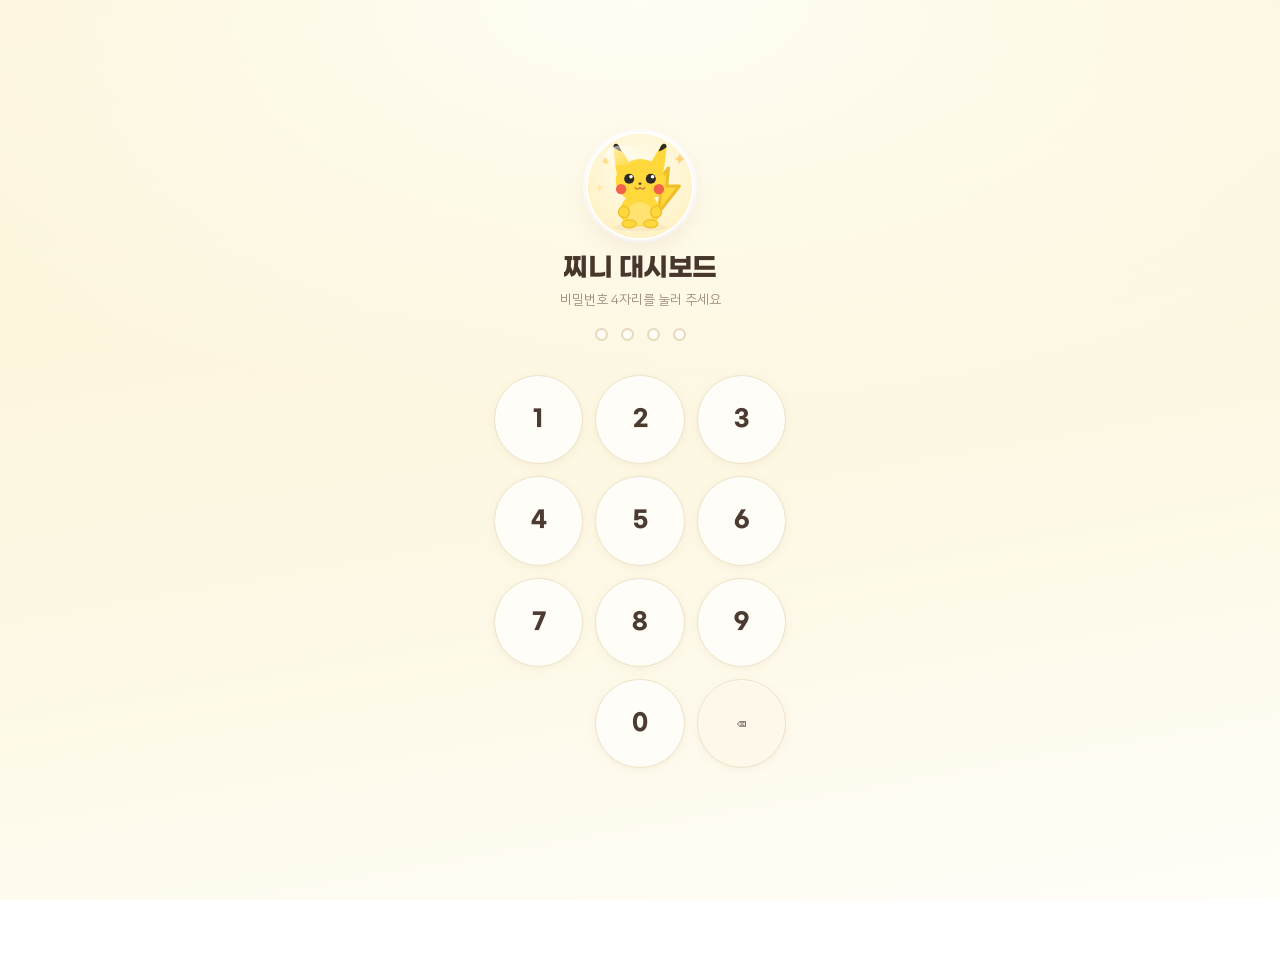
==== commit ebb4ab02: "🎒 오늘 학교 시간표·날짜별 학교 준비물 추가: 그날 아침활동·교시·수행평가 강조·준비물, 준비 탭 체크 연동, 기간 밖이면 다음 주 미리보기 (캐시 v38)" ====
--- a/index.html
+++ b/index.html
@@ -53,6 +53,9 @@
       <span class="brand-mark" id="brand-mark" aria-hidden="true"></span>
       <h1 class="brand-title">찌니 대시보드</h1>
       <div class="header-actions">
+        <button class="icon-pill sound-pill" data-action="toggle-sound" id="btn-sound" aria-label="효과음 끄기" aria-pressed="true" title="효과음 켜짐">
+          <span id="btn-sound-icon" aria-hidden="true">🔊</span>
+        </button>
         <button class="icon-pill" data-action="open-settings" id="btn-settings" aria-label="설정 열기" title="설정">
           <svg viewBox="0 0 24 24" width="21" height="21" aria-hidden="true">
             <path d="M12 15.2a3.2 3.2 0 1 0 0-6.4 3.2 3.2 0 0 0 0 6.4Z" fill="none" stroke="currentColor" stroke-width="1.7"/>
@@ -104,9 +107,22 @@
       <div class="member-list" id="member-list"><!-- rendered --></div>
     </section>
 
+    <!-- ================= 💌 엄마·아빠 한마디 ================= -->
+    <section class="card note-section" id="note-section" data-vibe="rose" aria-label="엄마·아빠 한마디">
+      <header class="section-head">
+        <div class="section-title-wrap">
+          <h2 class="section-title">💌 엄마·아빠 한마디</h2>
+          <p class="section-sub" id="note-sub">오늘의 응원을 짧게 남겨요</p>
+        </div>
+        <button class="btn btn-ghost" data-action="edit-note" id="btn-note-add">✏️ 한마디 남기기</button>
+      </header>
+      <div class="note-list" id="note-list"><!-- rendered --></div>
+      <button class="archive-open" type="button" data-action="open-note-archive" id="btn-note-archive" hidden>💌 지난 한마디 보기</button>
+    </section>
+
     </div><!-- /page-col 왼쪽 -->
 
-    <!-- 태블릿(2열)에서 오른쪽 열: 오늘 일정 + 오늘 엄마 강의 -->
+    <!-- 태블릿(2열)에서 오른쪽 열: 오늘 일정 + 오늘 엄마 일정 -->
     <div class="page-col">
 
     <!-- ================= TODAY'S SCHOOL & ACADEMY ================= -->
@@ -122,11 +138,24 @@
       <button class="btn btn-light btn-wide" data-action="open-timetable" id="btn-timetable">🗓️ 주간 시간표 보기</button>
     </section>
 
-    <!-- ================= 오늘 엄마 강의 (오늘 것만) ================= -->
-    <section class="card lecture-mini-section" id="lecture-mini-section" data-vibe="rose" aria-label="오늘 엄마 강의">
-      <header class="section-head">
-        <div class="section-title-wrap">
-          <h2 class="section-title">🎤 오늘 엄마 강의</h2>
+    <!-- ================= 오늘 학교 시간표 ================= -->
+    <section class="card school-section" id="school-section" data-vibe="sky" aria-label="오늘 학교 시간표">
+      <header class="section-head">
+        <div class="section-title-wrap">
+          <h2 class="section-title">🎒 오늘 학교 시간표</h2>
+          <p class="section-sub" id="school-sub">그날 배우는 과목과 준비물이에요</p>
+        </div>
+        <span class="pill pill-day" id="school-day">월요일</span>
+      </header>
+      <div class="school-body" id="school-body"><!-- rendered --></div>
+      <button class="btn btn-light btn-wide" data-action="school-preview" id="btn-school-preview" hidden>다음 주 월요일 시간표 미리보기</button>
+    </section>
+
+    <!-- ================= 오늘 엄마 일정 (오늘 것만) ================= -->
+    <section class="card lecture-mini-section" id="lecture-mini-section" data-vibe="rose" aria-label="오늘 엄마 일정">
+      <header class="section-head">
+        <div class="section-title-wrap">
+          <h2 class="section-title">👩 오늘 엄마 일정</h2>
           <p class="section-sub" id="lecture-mini-sub">오늘 일정만 모아 봐요</p>
         </div>
         <button class="btn btn-ghost" data-action="switch-tab" data-tab="lecture" id="btn-lecture-more">이번 주 일정 →</button>
@@ -190,6 +219,7 @@
         </div>
       </div>
       <div class="book-list" id="book-list"><!-- rendered --></div>
+      <button class="archive-open archive-open-book" type="button" data-action="open-book-archive" id="btn-book-archive" hidden>📚 누적 0권 보기</button>
     </section>
 
     </div><!-- /page-col 왼쪽 -->
@@ -233,15 +263,15 @@
 
   </div><!-- /page-todo -->
 
-  <!-- ================= PAGE 4 · 강의 ================= -->
+  <!-- ================= PAGE 4 · 일정 ================= -->
   <div class="page" id="page-lecture" data-page="lecture" hidden>
 
-    <!-- ================= 엄마 강의 일정 (이번 주 + 다가오는) ================= -->
-    <section class="card lecture-section" id="lecture-section" data-vibe="lavpeach" aria-label="엄마 강의 일정">
-      <header class="section-head">
-        <div class="section-title-wrap">
-          <h2 class="section-title">🎤 엄마 강의 일정</h2>
-          <p class="section-sub" id="lecture-sub">이번 주와 다가오는 강의를 모아 봐요</p>
+    <!-- ================= 엄마 일정 (이번 주 + 다가오는) ================= -->
+    <section class="card lecture-section" id="lecture-section" data-vibe="lavpeach" aria-label="엄마 일정">
+      <header class="section-head">
+        <div class="section-title-wrap">
+          <h2 class="section-title">👩 엄마 일정</h2>
+          <p class="section-sub" id="lecture-sub">이번 주와 다가오는 일정을 모아 봐요</p>
         </div>
         <button class="btn btn-ghost" data-action="add-lecture" id="btn-add-lecture">+ 일정 추가</button>
       </header>
@@ -253,8 +283,12 @@
   </div><!-- /page-lecture -->
 
   <footer class="app-footer">
-    <p>찌니 대시보드 · 기록은 이 기기에 저장돼요</p>
-    <p class="app-footer-small">홈 화면에 추가하면 앱처럼 열려요 · v1.1</p>
+    <p>찌니 대시보드 · 기록은 가족 기기와 함께 저장돼요</p>
+    <p class="sync-status" id="sync-status" data-status="idle" hidden>
+      <span class="sync-cloud" aria-hidden="true">☁️</span>
+      <span id="sync-status-text">동기화 준비 중</span>
+    </p>
+    <p class="app-footer-small">홈 화면에 추가하면 앱처럼 열려요 · v1.2</p>
   </footer>
 </div>
 
@@ -270,7 +304,7 @@
     <span class="tabbar-icon" aria-hidden="true">✅</span><span class="tabbar-label">할일</span>
   </button>
   <button class="tabbar-btn" type="button" data-action="switch-tab" data-tab="lecture">
-    <span class="tabbar-icon" aria-hidden="true">🎤</span><span class="tabbar-label">강의</span>
+    <span class="tabbar-icon" aria-hidden="true">👩</span><span class="tabbar-label">일정</span>
   </button>
 </nav>
 
@@ -302,6 +336,12 @@
         <h3 class="field-title">찌니 이름</h3>
         <p class="field-hint">이름과 한 줄 소개를 바꿀 수 있어요</p>
         <div class="member-edit-list" id="member-edit-list"></div>
+      </div>
+
+      <div class="field-group">
+        <h3 class="field-title">효과음</h3>
+        <p class="field-hint">체크할 때는 짧은 소리, 다 끝내면 축하 소리와 박수가 나와요</p>
+        <button class="btn btn-light btn-wide sound-toggle" data-action="toggle-sound" id="btn-sound-setting" aria-pressed="true">🔊 효과음 켜짐</button>
       </div>
 
       <div class="field-group">
@@ -320,7 +360,7 @@
 
       <div class="field-group field-danger">
         <h3 class="field-title">기록 지우기</h3>
-        <p class="field-hint">할 일, 별, 도장, 준비 체크, 독서 기록이 모두 사라지고 강의 일정은 처음 기본 일정으로 들어가요. 되돌릴 수 없어요.</p>
+        <p class="field-hint">할 일, 별, 도장, 준비 체크, 독서 기록, 엄마·아빠 한마디가 모두 사라지고 엄마 일정은 처음 기본 일정으로 들어가요. 되돌릴 수 없어요.</p>
         <button class="btn btn-danger btn-wide" data-action="reset" id="btn-reset">모든 기록 지우기</button>
       </div>
     </div>
@@ -418,10 +458,10 @@
       </div>
     </div>
   </section>
-  <!-- 강의 일정 추가 / 고치기 -->
+  <!-- 일정 추가 / 고치기 -->
   <section class="sheet" id="sheet-lecture" role="dialog" aria-modal="true" aria-labelledby="lecture-sheet-title" hidden>
     <header class="sheet-head">
-      <h2 id="lecture-sheet-title">🎤 강의 일정</h2>
+      <h2 id="lecture-sheet-title">👩 엄마 일정</h2>
       <button class="sheet-close" data-close aria-label="닫기">✕</button>
     </header>
     <div class="sheet-body">
@@ -442,6 +482,11 @@
         <h3 class="field-title">메모 (선택)</h3>
         <p class="field-hint">비대면·서부·북부처럼 덧붙일 말이 있으면 적어 주세요</p>
         <input type="text" id="lecture-note" maxlength="20" placeholder="예: 비대면 / 서부" autocomplete="off" />
+      </div>
+      <div class="field-group">
+        <h3 class="field-title">일정 종류</h3>
+        <p class="field-hint">강의·수업이면 🎤, 그 밖의 일정이면 📅로 목록에 보여요</p>
+        <button class="btn btn-light btn-wide lecture-kind" type="button" data-action="toggle-lecture-kind" id="lecture-kind-toggle" aria-pressed="false">📅 일반 일정</button>
       </div>
     </div>
     <footer class="sheet-foot">
@@ -476,6 +521,70 @@
       <button class="btn btn-primary btn-wide" data-action="book-save" id="book-save">저장</button>
     </footer>
   </section>
+  <!-- 엄마·아빠 한마디 작성 / 고치기 -->
+  <section class="sheet" id="sheet-note" role="dialog" aria-modal="true" aria-labelledby="note-sheet-title" hidden>
+    <header class="sheet-head">
+      <h2 id="note-sheet-title">💌 엄마 한마디</h2>
+      <button class="sheet-close" data-close aria-label="닫기">✕</button>
+    </header>
+    <div class="sheet-body">
+      <div class="field-group">
+        <h3 class="field-title">누가 남기나요?</h3>
+        <div class="chip-wrap" id="note-who-chips">
+          <button class="chip chip-choice" type="button" data-action="note-who" data-who="mom" aria-pressed="true">👩 엄마</button>
+          <button class="chip chip-choice" type="button" data-action="note-who" data-who="dad" aria-pressed="false">👨 아빠</button>
+        </div>
+      </div>
+      <div class="field-group">
+        <h3 class="field-title">한마디</h3>
+        <p class="field-hint" id="note-date-hint" hidden></p>
+        <p class="field-hint">찌니에게 짧은 응원을 남겨 주세요 (최대 120자)</p>
+        <textarea id="note-text" rows="3" maxlength="120" placeholder="예) 오늘도 잘하고 있어, 엄마가 응원해! 💛"></textarea>
+        <p class="field-hint" id="note-count">0/120</p>
+      </div>
+    </div>
+    <footer class="sheet-foot">
+      <button class="btn btn-ghost btn-wide" data-action="note-delete" id="note-delete" hidden>지우기</button>
+      <button class="btn btn-primary btn-wide" data-action="note-save" id="note-save">저장</button>
+    </footer>
+  </section>
+
+  <!-- 💌 지난 한마디 (누적 보기) -->
+  <section class="sheet" id="sheet-note-archive" role="dialog" aria-modal="true" aria-labelledby="note-archive-title" hidden>
+    <header class="sheet-head">
+      <h2 id="note-archive-title">💌 지난 한마디</h2>
+      <button class="sheet-close" data-close aria-label="닫기">✕</button>
+    </header>
+    <div class="sheet-body">
+      <div class="archive-summary">
+        <p class="archive-total" id="note-archive-count">누적 0개</p>
+        <p class="archive-hint">날짜별로 모아 봐요 · 최신순</p>
+      </div>
+      <div class="archive-list" id="note-archive-list"><!-- rendered --></div>
+    </div>
+    <footer class="sheet-foot">
+      <button class="btn btn-primary btn-wide" type="button" data-action="edit-note">✏️ 오늘 한마디 남기기</button>
+    </footer>
+  </section>
+
+  <!-- 📚 누적 독서 기록 -->
+  <section class="sheet" id="sheet-book-archive" role="dialog" aria-modal="true" aria-labelledby="book-archive-title" hidden>
+    <header class="sheet-head">
+      <h2 id="book-archive-title">📚 누적 독서 기록</h2>
+      <button class="sheet-close" data-close aria-label="닫기">✕</button>
+    </header>
+    <div class="sheet-body">
+      <div class="archive-summary">
+        <p class="archive-total" id="book-archive-count">지금까지 0권</p>
+        <p class="archive-hint">날짜별로 모아 봐요 · 최신순</p>
+      </div>
+      <div class="archive-list" id="book-archive-list"><!-- rendered --></div>
+    </div>
+    <footer class="sheet-foot">
+      <button class="btn btn-primary btn-wide" type="button" data-action="add-book">📚 오늘 읽은 책 남기기</button>
+    </footer>
+  </section>
+
 </div>
 
 <div class="toast" id="toast" role="status" aria-live="polite" hidden></div>
@@ -494,6 +603,8 @@
 <script src="js/store.js"></script>
 <script src="js/lock.js"></script>
 <script src="js/weather.js"></script>
+<script src="js/sound.js"></script>
 <script src="js/app.js"></script>
+<script src="js/sync.js"></script>
 </body>
 </html>
--- a/styles.css
+++ b/styles.css
@@ -246,6 +246,19 @@
 }
 .icon-pill:active { transform: scale(.96); }
 
+/* 효과음 켜기/끄기 — 아이콘 하나로 바로 끌 수 있게 */
+.sound-pill span { font-size: 17px; line-height: 1; }
+.sound-pill[aria-pressed="false"] {
+  background: #FBF5EA;
+  border-color: #EBDFCB;
+  color: #B7A695;
+  box-shadow: none;
+}
+.sound-toggle[aria-pressed="false"] {
+  background: #FBF5EA;
+  color: #A08C7A;
+}
+
 .icon-round {
   width: 34px;
   height: 34px;
@@ -521,6 +534,235 @@
 }
 
 .schedule-section > .btn { margin-top: 10px; }
+
+/* ===================== 오늘 학교 시간표 (그날그날) ===================== */
+.school-section {
+  background:
+    radial-gradient(120% 100% at 100% 0%, #FFF5F8 0%, rgba(255, 245, 248, 0) 60%),
+    linear-gradient(165deg, #F0F7FF 0%, #FAF7FF 55%, #FFFDF8 100%);
+  border-color: #DEE7F6;
+}
+
+.school-body { margin-top: 10px; }
+
+.school-line {
+  display: flex;
+  flex-wrap: wrap;
+  align-items: center;
+  gap: 6px;
+}
+.school-line + .school-line { margin-top: 8px; }
+
+.school-tag {
+  flex: none;
+  min-width: 46px;
+  font-size: 10.5px;
+  font-weight: 700;
+  color: #8095AB;
+  letter-spacing: -0.2px;
+}
+
+.school-morning-chip {
+  font-size: 11.5px;
+  font-weight: 700;
+  color: #5D7289;
+  background: #F4F9FE;
+  border: 1px solid #E0EBF7;
+  border-radius: 999px;
+  padding: 4px 9px;
+  letter-spacing: -0.2px;
+}
+.school-morning-chip.is-strong {
+  color: #B0603F;
+  background: #FFF2E9;
+  border-color: #F8DAC8;
+}
+
+.school-periods {
+  display: grid;
+  gap: 6px;
+  margin-top: 10px;
+}
+
+.school-period {
+  display: flex;
+  flex-direction: column;
+  align-items: center;
+  text-align: center;
+  gap: 2px;
+  padding: 7px 6px 6px;
+  border-radius: 14px;
+  border: 1px solid #E4EDF8;
+  background: #FFFFFF;
+  min-width: 0;
+}
+
+.school-num {
+  font-size: 9.5px;
+  font-weight: 700;
+  color: #A0B3C6;
+  letter-spacing: -0.1px;
+  font-variant-numeric: tabular-nums;
+}
+
+.school-subject {
+  font-family: var(--font-display);
+  font-size: 13.5px;
+  font-weight: 700;
+  color: #3F5670;
+  letter-spacing: -0.3px;
+  line-height: 1.2;
+}
+
+.school-period-note {
+  font-size: 10.5px;
+  font-weight: 700;
+  color: #8B9CB0;
+  letter-spacing: -0.2px;
+  line-height: 1.3;
+  word-break: keep-all;
+}
+
+.school-alerts {
+  display: flex;
+  flex-direction: column;
+  gap: 5px;
+  margin-top: 8px;
+}
+
+.school-alert {
+  display: flex;
+  align-items: center;
+  flex-wrap: wrap;
+  gap: 4px 7px;
+  padding: 6px 9px;
+  border-radius: 12px;
+  background: #F7FAFE;
+  border: 1px solid #E5EDF7;
+}
+
+.school-alert-when {
+  flex: none;
+  font-size: 10.5px;
+  font-weight: 700;
+  color: #90A4B8;
+  letter-spacing: -0.2px;
+}
+
+.school-alert-note {
+  font-size: 11.5px;
+  font-weight: 700;
+  color: #5D7289;
+  letter-spacing: -0.2px;
+  word-break: keep-all;
+}
+
+.school-alert.is-test {
+  background: #FFF4F7;
+  border-color: #F8D6E1;
+}
+
+.school-period.is-test {
+  background: #FFF4F7;
+  border-color: #F8D6E1;
+  box-shadow: 0 0 0 2px rgba(233, 141, 160, .12);
+}
+.school-period.is-test .school-subject { color: #B4556C; }
+
+.school-test {
+  font-size: 11px;
+  font-weight: 700;
+  color: #C0546C;
+  background: #FFE6EE;
+  border-radius: 8px;
+  padding: 2px 7px;
+  line-height: 1.3;
+  letter-spacing: -0.2px;
+  word-break: keep-all;
+}
+.school-test b { font-weight: 800; }
+
+.school-prep-line { margin-top: 10px; }
+
+.school-prep-chip {
+  font-size: 11.5px;
+  font-weight: 700;
+  color: #7A5F3F;
+  background: #FFF9EC;
+  border: 1px dashed #EADFC7;
+  border-radius: 999px;
+  padding: 4px 9px;
+  letter-spacing: -0.2px;
+  word-break: keep-all;
+}
+
+.school-hint {
+  margin-top: 9px;
+  font-size: 11.5px;
+  color: #93A4B6;
+  letter-spacing: -0.2px;
+  line-height: 1.4;
+  word-break: keep-all;
+}
+.school-hint b { color: #6E8299; }
+
+.school-empty {
+  margin-top: 4px;
+  padding: 14px 12px;
+  border-radius: 18px;
+  background: linear-gradient(120deg, #FFFBF0, #F1F8FF);
+  border: 1px dashed #DFE7F1;
+  text-align: center;
+}
+.school-empty-emoji { font-size: 28px; line-height: 1; }
+.school-empty-title {
+  margin-top: 6px;
+  font-family: var(--font-display);
+  font-size: 14.5px;
+  font-weight: 700;
+  color: #5D6F83;
+  letter-spacing: -0.3px;
+  word-break: keep-all;
+}
+.school-empty-sub {
+  margin-top: 3px;
+  font-size: 11.5px;
+  color: #9AAABB;
+  word-break: keep-all;
+}
+
+.pill-day.is-preview {
+  background: #F1ECFD;
+  border-color: #E1D7FA;
+  color: #6D5AA3;
+}
+
+.school-section > .btn { margin-top: 10px; }
+.school-section > .btn[hidden] { display: none; }
+
+/* 준비 탭 — 오늘 학교 준비물 묶음 */
+.prep-group-label {
+  display: flex;
+  align-items: center;
+  gap: 5px;
+  margin-top: 10px;
+  font-size: 11px;
+  font-weight: 700;
+  color: #7E93AA;
+  letter-spacing: -0.2px;
+}
+
+.prep-checks-school { margin-top: 6px; }
+.prep-checks-school .prep-check {
+  border-color: #D9E7F7;
+  background: #F7FBFF;
+  color: #4E6C88;
+}
+.prep-checks-school .prep-check.is-on {
+  background: #E7F7EC;
+  border-color: #CDEBD5;
+  color: #3F8358;
+}
 
 /* ===================== 가족 카드 ===================== */
 .family-section {
@@ -1080,6 +1322,13 @@
   margin-top: 10px;
 }
 
+.prep-col {
+  display: flex;
+  flex-direction: column;
+  gap: 10px;
+  min-width: 0;
+}
+
 .prep-block {
   border: 1px solid #EDE3D1;
   border-radius: var(--r-lg);
@@ -1337,6 +1586,7 @@
   display: flex;
   flex-direction: column;
   gap: 3px;
+  flex: none;
   min-width: 0;
 }
 
@@ -1355,10 +1605,15 @@
   font-weight: 700;
   color: #9186BE;
   letter-spacing: -0.2px;
+  white-space: nowrap;
 }
 
 .bed-left {
   margin-left: auto;
+  flex: 0 1 auto;
+  min-width: 0;
+  overflow: hidden;
+  text-overflow: ellipsis;
   font-size: 11.5px;
   font-weight: 700;
   color: #7C6FA8;
@@ -1445,7 +1700,7 @@
   letter-spacing: -0.2px;
 }
 
-/* ===================== 엄마 강의 일정 ===================== */
+/* ===================== 엄마 일정 일정 ===================== */
 .lecture-section {
   background:
     radial-gradient(120% 90% at 0% 0%, #F2EEFF 0%, rgba(242, 238, 255, 0) 58%),
@@ -1635,6 +1890,28 @@
 }
 .app-footer-small { font-size: 10.5px; color: #C4B4A1; margin-top: 2px; }
 
+/* 동기화 상태 — 은은하게 한 줄 */
+.sync-status {
+  display: inline-flex;
+  align-items: center;
+  gap: 5px;
+  margin-top: 6px;
+  padding: 3px 10px;
+  border-radius: 999px;
+  background: rgba(255, 255, 255, .66);
+  border: 1px solid rgba(228, 208, 172, .7);
+  font-size: 10.5px;
+  font-weight: 700;
+  color: #A3937F;
+  letter-spacing: -0.2px;
+  transition: color .2s ease, border-color .2s ease;
+}
+.sync-status[hidden] { display: none; }
+.sync-status .sync-cloud { font-size: 11px; line-height: 1; }
+.sync-status[data-status="ok"] { color: #6F9A7B; border-color: rgba(180, 214, 190, .8); }
+.sync-status[data-status="syncing"] { color: #A08FCF; border-color: rgba(206, 194, 240, .85); }
+.sync-status[data-status="error"] { color: #B98484; border-color: rgba(233, 199, 199, .85); }
+
 /* ===================== 페이지 전환 · 하단 탭 바 ===================== */
 .page { display: block; }
 .page[hidden] { display: none !important; }
@@ -1643,7 +1920,7 @@
    태블릿(720px 이상)에서만 두 열로 나뉩니다. */
 .page-col { display: contents; }
 
-/* 폰의 오늘 탭은 카드 순서를 그대로 둡니다(날씨 → 일정 → 찌니 → 강의).
+/* 폰의 오늘 탭은 카드 순서를 그대로 둡니다(날씨 → 일정 → 찌니 → 일정).
    HTML은 태블릿 2열에 맞춰 찌니 카드를 날씨 아래에 두었으니,
    폰에서는 일정 카드를 찌니보다 위로 올려 예전과 같은 순서로 보여 줍니다. */
 @media (max-width: 719px) {
@@ -1653,6 +1930,9 @@
   }
   #page-today .schedule-section { grid-row: 2; }
   #page-today .family-section { grid-row: 3; }
+  #page-today .school-section { grid-row: 4; }
+  #page-today .note-section { grid-row: 5; }
+  #page-today .lecture-mini-section { grid-row: 6; }
 }
 .page:not([hidden]) { animation: pageIn .24s ease-out; }
 
@@ -1809,7 +2089,7 @@
 .book-bonus-sub { margin-top: 1px; font-size: 11px; color: #A08C7A; }
 .book-bonus.is-on .book-bonus-title { color: #3E8A57; }
 
-/* ===================== 오늘 엄마 강의 (오늘 것만) ===================== */
+/* ===================== 오늘 엄마 일정 (오늘 것만) ===================== */
 .lecture-mini-section {
   background:
     radial-gradient(120% 90% at 0% 0%, #F6F2FF 0%, rgba(246, 242, 255, 0) 58%),
@@ -2460,7 +2740,7 @@
   }
   .page-col { display: flex; flex-direction: column; min-width: 0; }
 
-  /* 준비·강의 탭은 카드 하나가 폭을 다 쓰고, 카드 안에서 2열로 나눕니다 */
+  /* 준비·일정 탭은 카드 하나가 폭을 다 쓰고, 카드 안에서 2열로 나눕니다 */
   .page[data-page="prep"],
   .page[data-page="lecture"] { display: block; }
 
@@ -2511,7 +2791,7 @@
   .star-big b { font-size: 26px; }
   .piggy { font-size: 12px; }
 
-  /* ---------- 준비: 등교 | 학원, 취침은 아랫줄 전체 폭 ---------- */
+  /* ---------- 준비: 왼쪽 열(등교 + 취침) | 오른쪽 열(학원) ---------- */
   .prep-body {
     display: grid;
     grid-template-columns: minmax(0, 1fr) minmax(0, 1fr);
@@ -2519,14 +2799,10 @@
     align-items: start;
     margin-top: 14px;
   }
+  .prep-col { gap: 14px; }
+  .prep-col-wide { grid-column: 1 / -1; }
   .prep-block { padding: 16px 16px 15px; }
   .prep-title { font-size: 15px; }
-  .prep-block-bed { grid-column: 1 / -1; }
-  .prep-block-bed .bed-rows {
-    display: grid;
-    grid-template-columns: minmax(0, 1fr) minmax(0, 1fr);
-    gap: 12px;
-  }
   .bed-row { padding: 10px 12px 10px 10px; }
   .bed-ic { width: 42px; height: 42px; }
   .bed-time { font-size: 21px; }
@@ -2547,7 +2823,7 @@
   .reward-row { padding: 12px 14px; }
   .stamp-section > .btn { margin-top: 0; }
 
-  /* ---------- 강의: 헤더·오늘 위, 이번 주 | 다가오는 일정 2열 ---------- */
+  /* ---------- 일정: 헤더·오늘 위, 이번 주 | 다가오는 일정 2열 ---------- */
   .lecture-section {
     display: grid;
     grid-template-columns: minmax(0, 1fr) minmax(0, 1fr);
@@ -2607,7 +2883,7 @@
   .lock-key { font-size: 23px; }
 }
 
-/* 넓은 태블릿·데스크톱: 헤더를 한 줄로, 다가오는 강의 카드도 2열로 */
+/* 넓은 태블릿·데스크톱: 헤더를 한 줄로, 다가오는 일정 카드도 2열로 */
 @media (min-width: 1100px) {
   .app-header {
     display: flex;
@@ -2629,10 +2905,25 @@
 /* 아주 좁은 화면 */
 @media (max-width: 355px) {
   .brand-title { font-size: 23px; }
+  .brand-row { gap: 7px; }
+  .header-actions { gap: 5px; }
+  .icon-pill { width: 34px; height: 34px; }
+  .icon-pill svg { width: 17px; height: 17px; }
   .member-avatar { width: 54px; height: 54px; }
   .member-name { font-size: 19px; }
   .task-text { font-size: 13.5px; }
   .stamp-circle { max-width: 38px; }
+}
+
+/* 폰에서는 헤더 버튼 세 개(효과음·설정·공유)가 제목과 한 줄에 들어가도록 조금 줄입니다 */
+@media (max-width: 430px) {
+  .brand-row { gap: 8px; }
+  .brand-mark { width: 34px; height: 34px; }
+  .brand-title { font-size: 24px; letter-spacing: -0.7px; }
+  .header-actions { gap: 6px; }
+  .icon-pill { width: 38px; height: 36px; }
+  .icon-pill svg { width: 18px; height: 18px; }
+  .sound-pill span { font-size: 15px; }
 }
 
 /* =====================================================================
@@ -2833,18 +3124,36 @@
 .prep-academy-row { background: rgba(255, 255, 255, .95); border-color: #DDE8F4; }
 .prep-free-emoji { font-size: 34px; }
 
-/* ---------- 강의: 마이크 일러스트 ---------- */
+/* ---------- 일정: 앞 아이콘 (강의 🎤 · 일반 📅) ---------- */
 .lecture-ic {
-  width: 30px;
-  height: 30px;
+  width: 26px;
+  height: 26px;
   flex: none;
-  border-radius: 10px;
-  overflow: hidden;
-  box-shadow: 0 2px 6px rgba(160, 130, 95, .14);
+  display: inline-flex;
+  align-items: center;
+  justify-content: center;
+  font-size: 15px;
+  line-height: 1;
+  border-radius: 9px;
+  background: #F3EFFA;
+}
+.lecture-ic.is-lecture {
+  background: #FDEEF3;
 }
 .lecture-top { align-items: center; gap: 8px; }
 .lecture-row { background: rgba(255, 255, 255, .9); border-radius: 15px; }
 .lecture-time { flex: none; }
+
+/* 일정 시트의 종류 고르기 버튼 */
+.lecture-kind {
+  font-size: 13.5px;
+}
+.lecture-kind.is-lecture {
+  background: #FDEEF3;
+  border-color: #F3C9D8;
+  color: #A8436A;
+  font-weight: 700;
+}
 
 /* ---------- 찌니 프로필 카드 ---------- */
 .member-card {
@@ -2889,7 +3198,7 @@
   .bb-ic { width: 32px; height: 32px; border-radius: 10px; }
   .prep-ic { width: 24px; height: 24px; }
   .prep-title-ic { width: 30px; height: 30px; border-radius: 10px; }
-  .lecture-ic { width: 34px; height: 34px; border-radius: 11px; }
+  .lecture-ic { width: 34px; height: 34px; border-radius: 11px; font-size: 17px; }
   .rw-ic { width: 34px; height: 34px; }
   .todo-card { border-radius: 22px; }
 }
@@ -2924,3 +3233,237 @@
   word-break: keep-all;
   overflow-wrap: anywhere;
 }
+
+/* =====================================================================
+   v36 · 💌 엄마·아빠 한마디
+   오늘 탭의 포근한 편지 카드와 한마디 작성 시트
+   ===================================================================== */
+.note-section { padding-bottom: 13px; }
+
+.note-list { display: flex; flex-direction: column; gap: 8px; margin-top: 10px; }
+
+.note-row {
+  display: flex;
+  align-items: flex-start;
+  gap: 10px;
+  padding: 11px 12px;
+  border-radius: 18px;
+  background: #FFFDFA;
+  border: 1px solid #F8DCE5;
+  box-shadow: 0 2px 8px rgba(190, 145, 160, .10), inset 0 1px 0 #fff;
+}
+.note-row[data-who="dad"] { border-color: #D9E5F7; }
+.note-row.is-empty {
+  border-style: dashed;
+  background: rgba(255, 255, 255, .6);
+  box-shadow: none;
+}
+
+.note-face {
+  width: 36px;
+  height: 36px;
+  flex: none;
+  display: grid;
+  place-items: center;
+  border-radius: 50%;
+  background: #FDE9F0;
+  border: 1px solid #F7D2DF;
+  font-size: 18px;
+  line-height: 1;
+}
+.note-row[data-who="dad"] .note-face { background: #E9F2FD; border-color: #D3E3F8; }
+
+.note-main { flex: 1; min-width: 0; }
+
+.note-who {
+  display: flex;
+  align-items: center;
+  gap: 6px;
+  font-size: 11.5px;
+  font-weight: 700;
+  color: #B56F87;
+  letter-spacing: -0.1px;
+}
+.note-row[data-who="dad"] .note-who { color: #6C8FB8; }
+
+.note-when {
+  font-size: 10.5px;
+  font-weight: 700;
+  color: #C9AEBA;
+  font-variant-numeric: tabular-nums;
+}
+.note-row[data-who="dad"] .note-when { color: #A9BCD3; }
+
+.note-text {
+  margin-top: 3px;
+  font-size: 13.5px;
+  line-height: 1.45;
+  color: #4B3B31;
+  word-break: keep-all;
+  overflow-wrap: anywhere;
+}
+.note-row.is-empty .note-text { color: #C3B0B6; font-size: 12.5px; }
+
+.note-empty {
+  padding: 16px 14px 14px;
+  border-radius: 18px;
+  border: 1.5px dashed #F5D3DE;
+  background: rgba(255, 253, 250, .72);
+  text-align: center;
+}
+.note-empty-emoji { display: block; font-size: 24px; line-height: 1; }
+.note-empty-text {
+  margin-top: 7px;
+  font-size: 13px;
+  font-weight: 700;
+  color: #A98691;
+  word-break: keep-all;
+}
+.note-empty-btn {
+  margin-top: 11px;
+  padding: 9px 16px;
+  border-radius: 999px;
+  border: 1.4px solid #F2C7D4;
+  background: linear-gradient(180deg, #FFEFF4, #FBDDE7);
+  color: #A75C74;
+  font-size: 12.5px;
+  font-weight: 700;
+  cursor: pointer;
+  transition: transform .12s ease;
+}
+.note-empty-btn:active { transform: scale(.98); }
+
+#note-text { min-height: 88px; }
+#note-count { text-align: right; font-variant-numeric: tabular-nums; }
+
+@media (max-width: 719px) {
+  .note-row { padding: 10px 11px; gap: 9px; }
+  .note-face { width: 32px; height: 32px; font-size: 16px; }
+  .note-text { font-size: 13px; }
+  .note-empty { padding: 14px 12px 12px; }
+}
+
+/* =====================================================================
+   v37 · 매일 새 화면 + 누적 보기
+   오늘 화면의 '누적 보기' 버튼, 지난 한마디·누적 독서 기록 시트
+   ===================================================================== */
+.archive-open {
+  display: block;
+  width: 100%;
+  margin-top: 10px;
+  padding: 10px 14px;
+  border-radius: 999px;
+  border: 1.4px dashed #EFC9D6;
+  background: rgba(255, 253, 250, .78);
+  color: #A75C74;
+  font-size: 12.5px;
+  font-weight: 700;
+  font-family: inherit;
+  letter-spacing: -0.2px;
+  cursor: pointer;
+  transition: transform .12s ease, background .15s ease;
+}
+.archive-open:active { transform: scale(.99); }
+.archive-open[hidden] { display: none; }
+.archive-open-book {
+  border-color: #EBD9BC;
+  color: #98794F;
+  background: rgba(255, 253, 247, .82);
+}
+
+/* 오늘 읽은 책이 없을 때 */
+.book-empty-card {
+  padding: 16px 14px 14px;
+  border-radius: 18px;
+  border: 1.5px dashed #EFDCBF;
+  background: rgba(255, 253, 247, .72);
+  text-align: center;
+}
+.book-empty-emoji { display: block; font-size: 24px; line-height: 1; }
+.book-empty-text {
+  margin-top: 7px;
+  font-size: 13px;
+  font-weight: 700;
+  color: #A2907F;
+  word-break: keep-all;
+}
+.book-empty-btn {
+  margin-top: 11px;
+  padding: 9px 16px;
+  border-radius: 999px;
+  border: 1.4px solid #EDD9B4;
+  background: linear-gradient(180deg, #FFF6E4, #FCEBCB);
+  color: #98794F;
+  font-size: 12.5px;
+  font-weight: 700;
+  font-family: inherit;
+  cursor: pointer;
+  transition: transform .12s ease;
+}
+.book-empty-btn:active { transform: scale(.98); }
+
+/* 누적 보기 시트 */
+.archive-summary {
+  display: flex;
+  align-items: baseline;
+  justify-content: space-between;
+  gap: 8px;
+  padding: 6px 2px 10px;
+  border-bottom: 1px dashed #EFE3CB;
+}
+.archive-total {
+  font-family: var(--font-display);
+  font-size: 15px;
+  color: #4A3A30;
+  letter-spacing: -0.3px;
+}
+.archive-hint { font-size: 11px; color: #B3A08D; }
+
+.archive-list { display: flex; flex-direction: column; gap: 14px; padding: 12px 0 6px; }
+
+.archive-day { display: flex; flex-direction: column; gap: 7px; }
+.archive-day-title {
+  display: flex;
+  align-items: center;
+  gap: 6px;
+  font-size: 12px;
+  font-weight: 700;
+  color: #8B7358;
+  letter-spacing: -0.1px;
+}
+.archive-today {
+  padding: 2px 7px;
+  border-radius: 999px;
+  background: #FDE9F0;
+  border: 1px solid #F7D2DF;
+  color: #B56F87;
+  font-size: 10px;
+  font-weight: 700;
+}
+.archive-day-count {
+  margin-left: auto;
+  font-size: 10.5px;
+  font-weight: 700;
+  color: #B3A08D;
+}
+.archive-note { box-shadow: 0 1px 5px rgba(190, 145, 160, .08), inset 0 1px 0 #fff; }
+.archive-actions { display: flex; flex-direction: column; gap: 2px; flex: none; }
+
+.archive-empty {
+  padding: 24px 14px 20px;
+  border-radius: 18px;
+  border: 1.5px dashed #EFE3CB;
+  background: rgba(255, 253, 247, .7);
+  text-align: center;
+}
+.archive-empty-emoji { display: block; font-size: 26px; line-height: 1; }
+.archive-empty-text {
+  margin-top: 8px;
+  font-size: 12.5px;
+  line-height: 1.6;
+  color: #A08C7A;
+  word-break: keep-all;
+}
+
+#note-date-hint { color: #B56F87; font-weight: 700; }
+#note-date-hint[hidden] { display: none; }
